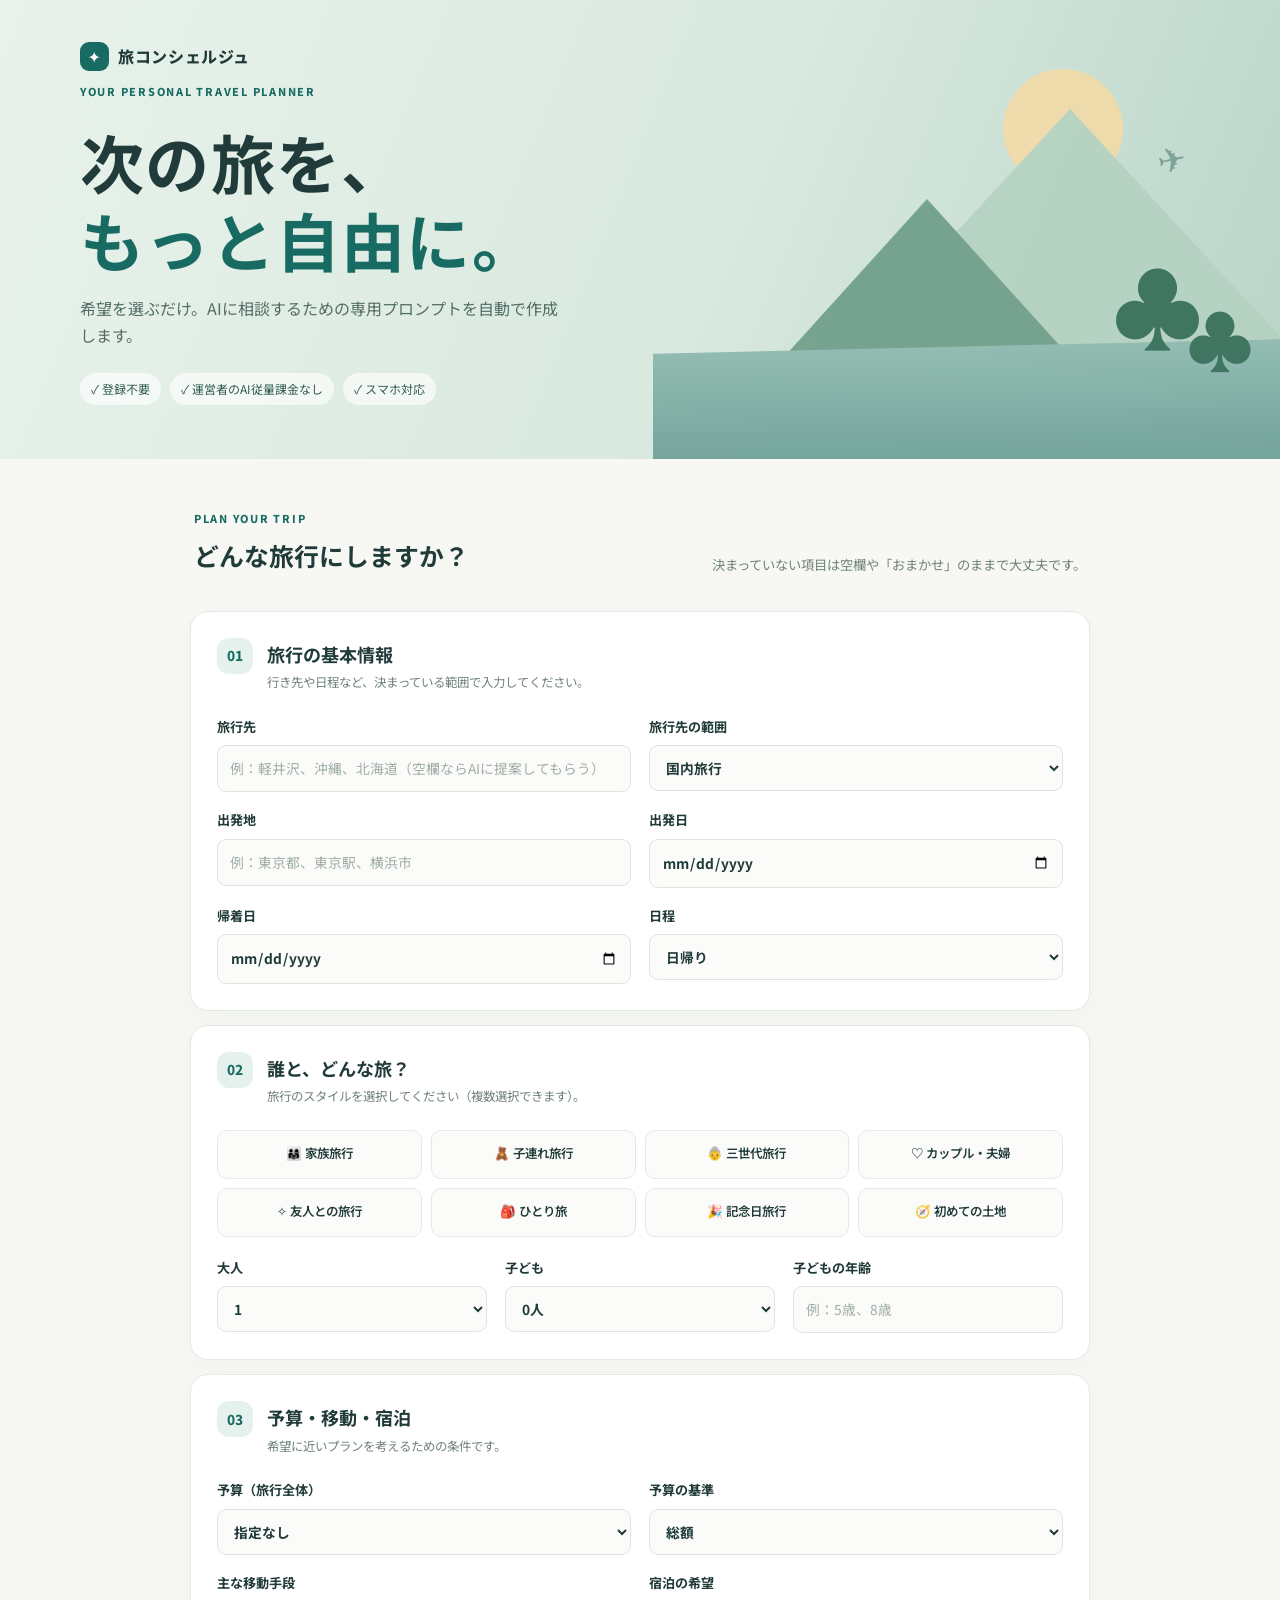
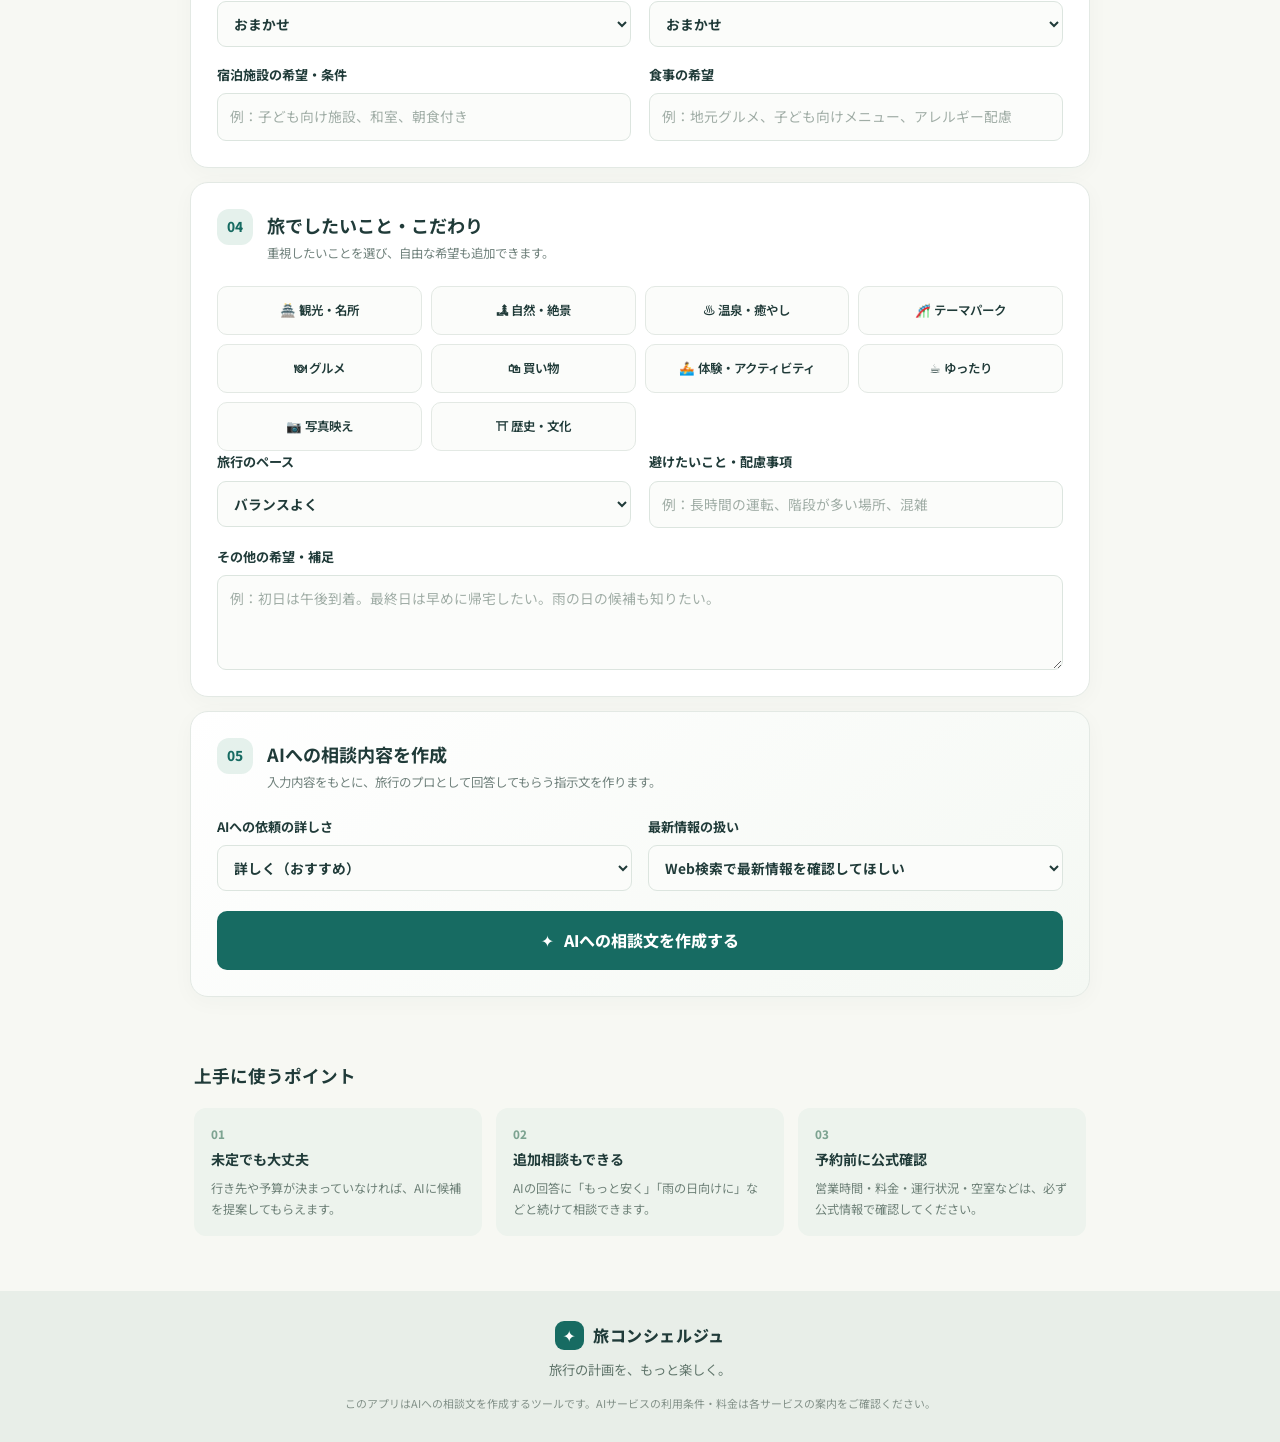
==== index.html @ 5c4ac620 "Add files via upload" ====
<!doctype html>
<html lang="ja">
<head>
  <meta charset="utf-8">
  <meta name="viewport" content="width=device-width, initial-scale=1">
  <meta name="theme-color" content="#176b62">
  <meta name="description" content="旅行の条件を選ぶだけで、AIに相談するための旅行プラン作成プロンプトを自動生成する無料ツールです。">
  <title>旅コンシェルジュ｜AI旅行プラン作成</title>
  <link rel="manifest" href="./manifest.webmanifest">
  <link rel="icon" href="./icon.svg" type="image/svg+xml">
  <link rel="stylesheet" href="./style.css">
</head>
<body>
  <header class="hero">
    <div class="hero-inner">
      <div class="brand"><span class="brand-mark">✦</span><span>旅コンシェルジュ</span></div>
      <p class="eyebrow">YOUR PERSONAL TRAVEL PLANNER</p>
      <h1>次の旅を、<br><em>もっと自由に。</em></h1>
      <p class="hero-copy">希望を選ぶだけ。AIに相談するための専用プロンプトを自動で作成します。</p>
      <div class="hero-pills"><span>✓ 登録不要</span><span>✓ 運営者のAI従量課金なし</span><span>✓ スマホ対応</span></div>
    </div>
    <div class="hero-art" aria-hidden="true">
      <div class="sun"></div><div class="mountain mountain-back"></div><div class="mountain mountain-front"></div>
      <div class="lake"></div><div class="tree tree-one">♣</div><div class="tree tree-two">♣</div>
      <div class="plane">✈</div>
    </div>
  </header>

  <main class="container">
    <section class="intro">
      <div><span class="step-label">PLAN YOUR TRIP</span><h2>どんな旅行にしますか？</h2></div>
      <p>決まっていない項目は空欄や「おまかせ」のままで大丈夫です。</p>
    </section>

    <form id="tripForm">
      <section class="panel">
        <div class="section-heading"><span class="number">01</span><div><h3>旅行の基本情報</h3><p>行き先や日程など、決まっている範囲で入力してください。</p></div></div>
        <div class="form-grid">
          <label>旅行先
            <input id="destination" type="text" placeholder="例：軽井沢、沖縄、北海道（空欄ならAIに提案してもらう）">
          </label>
          <label>旅行先の範囲
            <select id="area"><option value="国内旅行">国内旅行</option><option value="海外旅行">海外旅行</option><option value="国内・海外どちらも候補">国内・海外どちらも候補</option></select>
          </label>
          <label>出発地
            <input id="departure" type="text" placeholder="例：東京都、東京駅、横浜市">
          </label>
          <label>出発日
            <input id="startDate" type="date">
          </label>
          <label>帰着日
            <input id="endDate" type="date">
          </label>
          <label>日程
            <select id="duration"><option value="日帰り">日帰り</option><option value="1泊2日">1泊2日</option><option value="2泊3日">2泊3日</option><option value="3泊4日">3泊4日</option><option value="4泊以上">4泊以上</option><option value="未定・提案してほしい">未定・提案してほしい</option></select>
          </label>
        </div>
      </section>

      <section class="panel">
        <div class="section-heading"><span class="number">02</span><div><h3>誰と、どんな旅？</h3><p>旅行のスタイルを選択してください（複数選択できます）。</p></div></div>
        <div class="choice-grid" id="styles">
          <label class="choice"><input type="checkbox" value="家族旅行"><span>👨‍👩‍👧 家族旅行</span></label>
          <label class="choice"><input type="checkbox" value="子連れ旅行"><span>🧸 子連れ旅行</span></label>
          <label class="choice"><input type="checkbox" value="三世代旅行"><span>👵 三世代旅行</span></label>
          <label class="choice"><input type="checkbox" value="カップル・夫婦旅行"><span>♡ カップル・夫婦</span></label>
          <label class="choice"><input type="checkbox" value="友人との旅行"><span>✧ 友人との旅行</span></label>
          <label class="choice"><input type="checkbox" value="ひとり旅"><span>🎒 ひとり旅</span></label>
          <label class="choice"><input type="checkbox" value="記念日旅行"><span>🎉 記念日旅行</span></label>
          <label class="choice"><input type="checkbox" value="初めての土地への旅行"><span>🧭 初めての土地</span></label>
        </div>
        <div class="form-grid three">
          <label>大人
            <select id="adults"><option>1</option><option>2</option><option>3</option><option>4</option><option>5</option><option>6</option><option>7</option><option>8</option><option value="9人以上">9人以上</option></select>
          </label>
          <label>子ども
            <select id="children"><option value="0人">0人</option><option>1人</option><option>2人</option><option>3人</option><option>4人</option><option value="5人以上">5人以上</option></select>
          </label>
          <label>子どもの年齢
            <input id="ages" type="text" placeholder="例：5歳、8歳">
          </label>
        </div>
      </section>

      <section class="panel">
        <div class="section-heading"><span class="number">03</span><div><h3>予算・移動・宿泊</h3><p>希望に近いプランを考えるための条件です。</p></div></div>
        <div class="form-grid">
          <label>予算（旅行全体）
            <select id="budget"><option value="指定なし">指定なし</option><option>3万円以内</option><option>5万円以内</option><option>10万円以内</option><option>15万円以内</option><option>20万円以内</option><option>30万円以内</option><option>50万円以内</option><option>50万円以上</option></select>
          </label>
          <label>予算の基準
            <select id="budgetBasis"><option value="総額">総額</option><option value="1人あたり">1人あたり</option><option value="指定なし">指定なし</option></select>
          </label>
          <label>主な移動手段
            <select id="transport"><option>おまかせ</option><option>自家用車・レンタカー</option><option>電車・新幹線</option><option>飛行機</option><option>バス</option><option>徒歩・公共交通機関</option><option>複数を組み合わせる</option></select>
          </label>
          <label>宿泊の希望
            <select id="stay"><option>おまかせ</option><option>ホテル</option><option>旅館・温泉宿</option><option>リゾートホテル</option><option>コテージ・貸別荘</option><option>キャンプ・グランピング</option><option>宿泊なし（日帰り）</option></select>
          </label>
          <label>宿泊施設の希望・条件
            <input id="stayWish" type="text" placeholder="例：子ども向け施設、和室、朝食付き">
          </label>
          <label>食事の希望
            <input id="food" type="text" placeholder="例：地元グルメ、子ども向けメニュー、アレルギー配慮">
          </label>
        </div>
      </section>

      <section class="panel">
        <div class="section-heading"><span class="number">04</span><div><h3>旅でしたいこと・こだわり</h3><p>重視したいことを選び、自由な希望も追加できます。</p></div></div>
        <div class="choice-grid" id="interests">
          <label class="choice"><input type="checkbox" value="観光・名所巡り"><span>🏯 観光・名所</span></label>
          <label class="choice"><input type="checkbox" value="自然・絶景"><span>🏞 自然・絶景</span></label>
          <label class="choice"><input type="checkbox" value="温泉・リラックス"><span>♨ 温泉・癒やし</span></label>
          <label class="choice"><input type="checkbox" value="テーマパーク・遊園地"><span>🎢 テーマパーク</span></label>
          <label class="choice"><input type="checkbox" value="グルメ・食べ歩き"><span>🍽 グルメ</span></label>
          <label class="choice"><input type="checkbox" value="買い物"><span>🛍 買い物</span></label>
          <label class="choice"><input type="checkbox" value="体験・アクティビティ"><span>🚣 体験・アクティビティ</span></label>
          <label class="choice"><input type="checkbox" value="ゆったり過ごす"><span>☕ ゆったり</span></label>
          <label class="choice"><input type="checkbox" value="写真映えスポット"><span>📷 写真映え</span></label>
          <label class="choice"><input type="checkbox" value="歴史・文化"><span>⛩ 歴史・文化</span></label>
        </div>
        <div class="form-grid">
          <label>旅行のペース
            <select id="pace"><option>バランスよく</option><option>ゆったり・余裕を持って</option><option>できるだけ多く観光したい</option><option>子どもや高齢者に無理のないペース</option></select>
          </label>
          <label>避けたいこと・配慮事項
            <input id="avoid" type="text" placeholder="例：長時間の運転、階段が多い場所、混雑">
          </label>
        </div>
        <label class="full-label">その他の希望・補足
          <textarea id="extra" rows="3" placeholder="例：初日は午後到着。最終日は早めに帰宅したい。雨の日の候補も知りたい。"></textarea>
        </label>
      </section>

      <section class="panel output-panel">
        <div class="section-heading"><span class="number">05</span><div><h3>AIへの相談内容を作成</h3><p>入力内容をもとに、旅行のプロとして回答してもらう指示文を作ります。</p></div></div>
        <div class="output-options">
          <label>AIへの依頼の詳しさ
            <select id="detail"><option value="詳しく">詳しく（おすすめ）</option><option value="要点を簡潔に">要点を簡潔に</option></select>
          </label>
          <label>最新情報の扱い
            <select id="research"><option value="可能ならWeb検索を使って最新情報を確認">Web検索で最新情報を確認してほしい</option><option value="検索機能が使えない場合は、未確認情報を明確に区別">検索できる範囲で確認してほしい</option></select>
          </label>
        </div>
        <button class="primary-button" type="submit"><span>✦</span> AIへの相談文を作成する</button>
        <div id="result" class="result hidden" aria-live="polite">
          <div class="result-head"><div><span class="step-label">YOUR PROMPT IS READY</span><h3>旅行プランの相談文ができました</h3></div><span class="ready-mark">✓</span></div>
          <p class="result-note">下の文章をAIに渡してください。ChatGPTなどのAIサービスで、Web検索機能が使える場合は有効にすると便利です。</p>
          <textarea id="promptOutput" rows="18" readonly></textarea>
          <div class="button-row">
            <button type="button" class="primary-button" id="copyButton">▣ プロンプトをコピー</button>
            <button type="button" class="secondary-button" id="shareButton">共有する</button>
          </div>
          <a class="chatgpt-link" href="https://chatgpt.com/" target="_blank" rel="noopener noreferrer">ChatGPTを開く ↗</a>
          <p class="small-note">ChatGPTを開いた後、入力欄にコピーした文章を貼り付けて送信してください。ほかのAIサービスでも利用できます。</p>
          <p id="copyStatus" class="status" role="status"></p>
        </div>
      </section>
    </form>

    <section class="tips">
      <h3>上手に使うポイント</h3>
      <div class="tip-grid">
        <div><span>01</span><strong>未定でも大丈夫</strong><p>行き先や予算が決まっていなければ、AIに候補を提案してもらえます。</p></div>
        <div><span>02</span><strong>追加相談もできる</strong><p>AIの回答に「もっと安く」「雨の日向けに」などと続けて相談できます。</p></div>
        <div><span>03</span><strong>予約前に公式確認</strong><p>営業時間・料金・運行状況・空室などは、必ず公式情報で確認してください。</p></div>
      </div>
    </section>
  </main>

  <footer><div class="brand"><span class="brand-mark">✦</span><span>旅コンシェルジュ</span></div><p>旅行の計画を、もっと楽しく。</p><small>このアプリはAIへの相談文を作成するツールです。AIサービスの利用条件・料金は各サービスの案内をご確認ください。</small></footer>
  <script src="./app.js"></script>
</body>
</html>
---- style.css ----
@import url('https://fonts.googleapis.com/css2?family=Noto+Sans+JP:wght@400;500;600;700;800&display=swap');
:root{--ink:#203b39;--muted:#71827d;--green:#176b62;--green2:#e5f1ec;--cream:#f7f8f3;--line:#e3e9e4;--white:#fff;--gold:#e6b96c}
*{box-sizing:border-box}html{scroll-behavior:smooth}body{margin:0;background:var(--cream);color:var(--ink);font-family:"Noto Sans JP",system-ui,sans-serif;line-height:1.7}
.hero{min-height:380px;background:linear-gradient(112deg,#e8f2eb 0%,#d9e9df 56%,#b8d4c8 100%);position:relative;overflow:hidden;display:flex;align-items:center}
.hero-inner{width:min(1120px,calc(100% - 44px));margin:0 auto;position:relative;z-index:2;padding:42px 0 54px}
.brand{display:flex;align-items:center;gap:9px;font-weight:800;letter-spacing:.04em}.brand-mark{display:grid;place-items:center;width:29px;height:29px;border-radius:9px;background:var(--green);color:white}
.eyebrow,.step-label{font-size:.68rem;letter-spacing:.16em;font-weight:800;color:var(--green)}
.hero h1{font-size:clamp(2.3rem,5vw,4rem);line-height:1.22;margin:22px 0 12px;letter-spacing:.02em}.hero h1 em{font-style:normal;color:var(--green)}
.hero-copy{font-size:1rem;color:#526d65;max-width:480px}.hero-pills{display:flex;flex-wrap:wrap;gap:9px;margin-top:24px}.hero-pills span{font-size:.75rem;color:#315d52;background:#ffffffa8;padding:6px 11px;border-radius:99px}
.hero-art{position:absolute;right:0;bottom:0;width:49%;height:100%;overflow:hidden;opacity:.9}.sun{position:absolute;width:120px;height:120px;border-radius:50%;background:#f3dba7;right:25%;top:15%}.mountain{position:absolute;bottom:90px;width:0;height:0;border-left:240px solid transparent;border-right:240px solid transparent;border-bottom:260px solid #a9c8b8}.mountain-back{right:-30px;border-bottom-color:#b5d2c1}.mountain-front{right:26%;bottom:50px;border-left-width:190px;border-right-width:190px;border-bottom-width:210px;border-bottom-color:#6d9d88}.lake{position:absolute;bottom:0;height:120px;width:100%;background:linear-gradient(#8fbab0,#6c9f97);clip-path:polygon(0 12%,100% 0,100% 100%,0 100%)}.tree{position:absolute;color:#326b56;font-size:95px;bottom:75px}.tree-one{right:12%}.tree-two{right:4%;font-size:70px;bottom:62px}.plane{position:absolute;right:15%;top:28%;font-size:34px;color:#789e91;transform:rotate(-12deg)}
.container{width:min(900px,calc(100% - 32px));margin:0 auto}.intro{display:flex;justify-content:space-between;align-items:end;gap:20px;padding:44px 4px 20px}.intro h2{margin:4px 0 0;font-size:1.55rem}.intro p{font-size:.83rem;color:var(--muted);margin:0}
.panel{background:var(--white);border:1px solid var(--line);border-radius:18px;padding:26px;margin:14px 0;box-shadow:0 5px 22px #244b3b08}
.section-heading{display:flex;gap:14px;align-items:flex-start;margin-bottom:22px}.number{flex:none;display:grid;place-items:center;width:36px;height:36px;border-radius:12px;background:var(--green2);color:var(--green);font-weight:800;font-size:.85rem}.section-heading h3{font-size:1.13rem;margin:1px 0 3px}.section-heading p{font-size:.78rem;color:var(--muted);margin:0}
.form-grid{display:grid;grid-template-columns:repeat(2,minmax(0,1fr));gap:17px 18px}.form-grid.three{grid-template-columns:repeat(3,minmax(0,1fr));margin-top:20px}label{display:flex;flex-direction:column;gap:7px;font-size:.82rem;font-weight:700}input,select,textarea{width:100%;font:inherit;font-size:.86rem;color:var(--ink);background:#fbfcfa;border:1px solid #dce5df;border-radius:9px;padding:11px 12px;outline:none;min-width:0}input:focus,select:focus,textarea:focus{border-color:#6a9e8a;box-shadow:0 0 0 3px #dcefe5}input::placeholder,textarea::placeholder{color:#a0ada6;font-weight:400}.choice-grid{display:grid;grid-template-columns:repeat(4,minmax(0,1fr));gap:9px}.choice{cursor:pointer}.choice input{position:absolute;opacity:0;width:1px;height:1px}.choice span{display:flex;align-items:center;justify-content:center;text-align:center;min-height:49px;padding:9px 7px;border:1px solid var(--line);border-radius:10px;background:#fbfcfa;font-size:.78rem;font-weight:600;transition:.15s}.choice input:checked+span{background:var(--green2);border-color:#8db5a2;color:#14594e}.choice input:focus-visible+span{outline:3px solid #b4d9c8}.full-label{margin-top:18px}.output-panel{background:linear-gradient(145deg,#fff,#f4f8f3)}.output-options{display:grid;grid-template-columns:1fr 1fr;gap:16px;margin-bottom:20px}
.primary-button,.secondary-button{border:0;border-radius:10px;padding:13px 18px;font:inherit;font-size:.9rem;font-weight:800;cursor:pointer;transition:transform .15s,opacity .15s}.primary-button{background:var(--green);color:white}.primary-button:hover,.secondary-button:hover{transform:translateY(-1px);opacity:.92}.primary-button[type=submit]{width:100%;font-size:1rem;padding:16px}.primary-button span{margin-right:6px}.secondary-button{background:white;color:var(--green);border:1px solid #b9d0c4}.result{margin-top:26px;padding-top:24px;border-top:1px solid var(--line)}.hidden{display:none}.result-head{display:flex;align-items:center;justify-content:space-between}.result-head h3{margin:4px 0;font-size:1.2rem}.ready-mark{width:35px;height:35px;display:grid;place-items:center;border-radius:50%;background:#dff0e5;color:#237451;font-weight:900}.result-note,.small-note{font-size:.8rem;color:var(--muted)}#promptOutput{min-height:360px;line-height:1.65;font-size:.8rem;background:#fff;margin:10px 0 14px}.button-row{display:flex;gap:10px}.button-row button{flex:1}.chatgpt-link{display:inline-block;margin-top:17px;color:var(--green);font-weight:800;text-decoration:none}.chatgpt-link:hover{text-decoration:underline}.status{font-size:.8rem;color:var(--green);font-weight:700;min-height:1.4em}.tips{padding:32px 4px 55px}.tips h3{font-size:1.1rem}.tip-grid{display:grid;grid-template-columns:repeat(3,1fr);gap:14px}.tip-grid>div{background:#edf3ed;padding:17px;border-radius:12px}.tip-grid span{display:block;color:#7da391;font-weight:800;font-size:.72rem}.tip-grid strong{font-size:.88rem}.tip-grid p{font-size:.76rem;color:#6e8178;margin:6px 0 0}
footer{background:#e8eee8;text-align:center;padding:30px 18px;color:#60756b}footer .brand{justify-content:center;color:var(--ink)}footer p{font-size:.83rem;margin:9px 0}footer small{display:block;font-size:.68rem;max-width:650px;margin:12px auto 0;color:#839189}
@media(max-width:680px){.hero{min-height:400px}.hero-inner{padding:28px 0 180px}.hero-art{width:100%;height:230px;opacity:.72}.sun{width:75px;height:75px;right:28%;top:0}.mountain{bottom:55px;border-left-width:160px;border-right-width:160px;border-bottom-width:160px}.mountain-front{right:30%;bottom:35px;border-left-width:130px;border-right-width:130px;border-bottom-width:130px}.lake{height:70px}.tree{bottom:48px;font-size:65px}.tree-two{bottom:42px;font-size:50px}.plane{top:12%;right:13%}.intro{display:block;padding-top:32px}.intro p{margin-top:8px}.panel{padding:19px 16px;border-radius:15px}.form-grid,.form-grid.three,.output-options{grid-template-columns:1fr 1fr;gap:13px}.choice-grid{grid-template-columns:repeat(2,minmax(0,1fr))}.section-heading{gap:10px}.section-heading p{line-height:1.5}.tip-grid{grid-template-columns:1fr}.button-row{flex-direction:column}.hero h1{font-size:2.55rem}}
@media(max-width:390px){.form-grid,.form-grid.three,.output-options{grid-template-columns:1fr}.hero-pills{gap:6px}.hero-pills span{font-size:.68rem}}
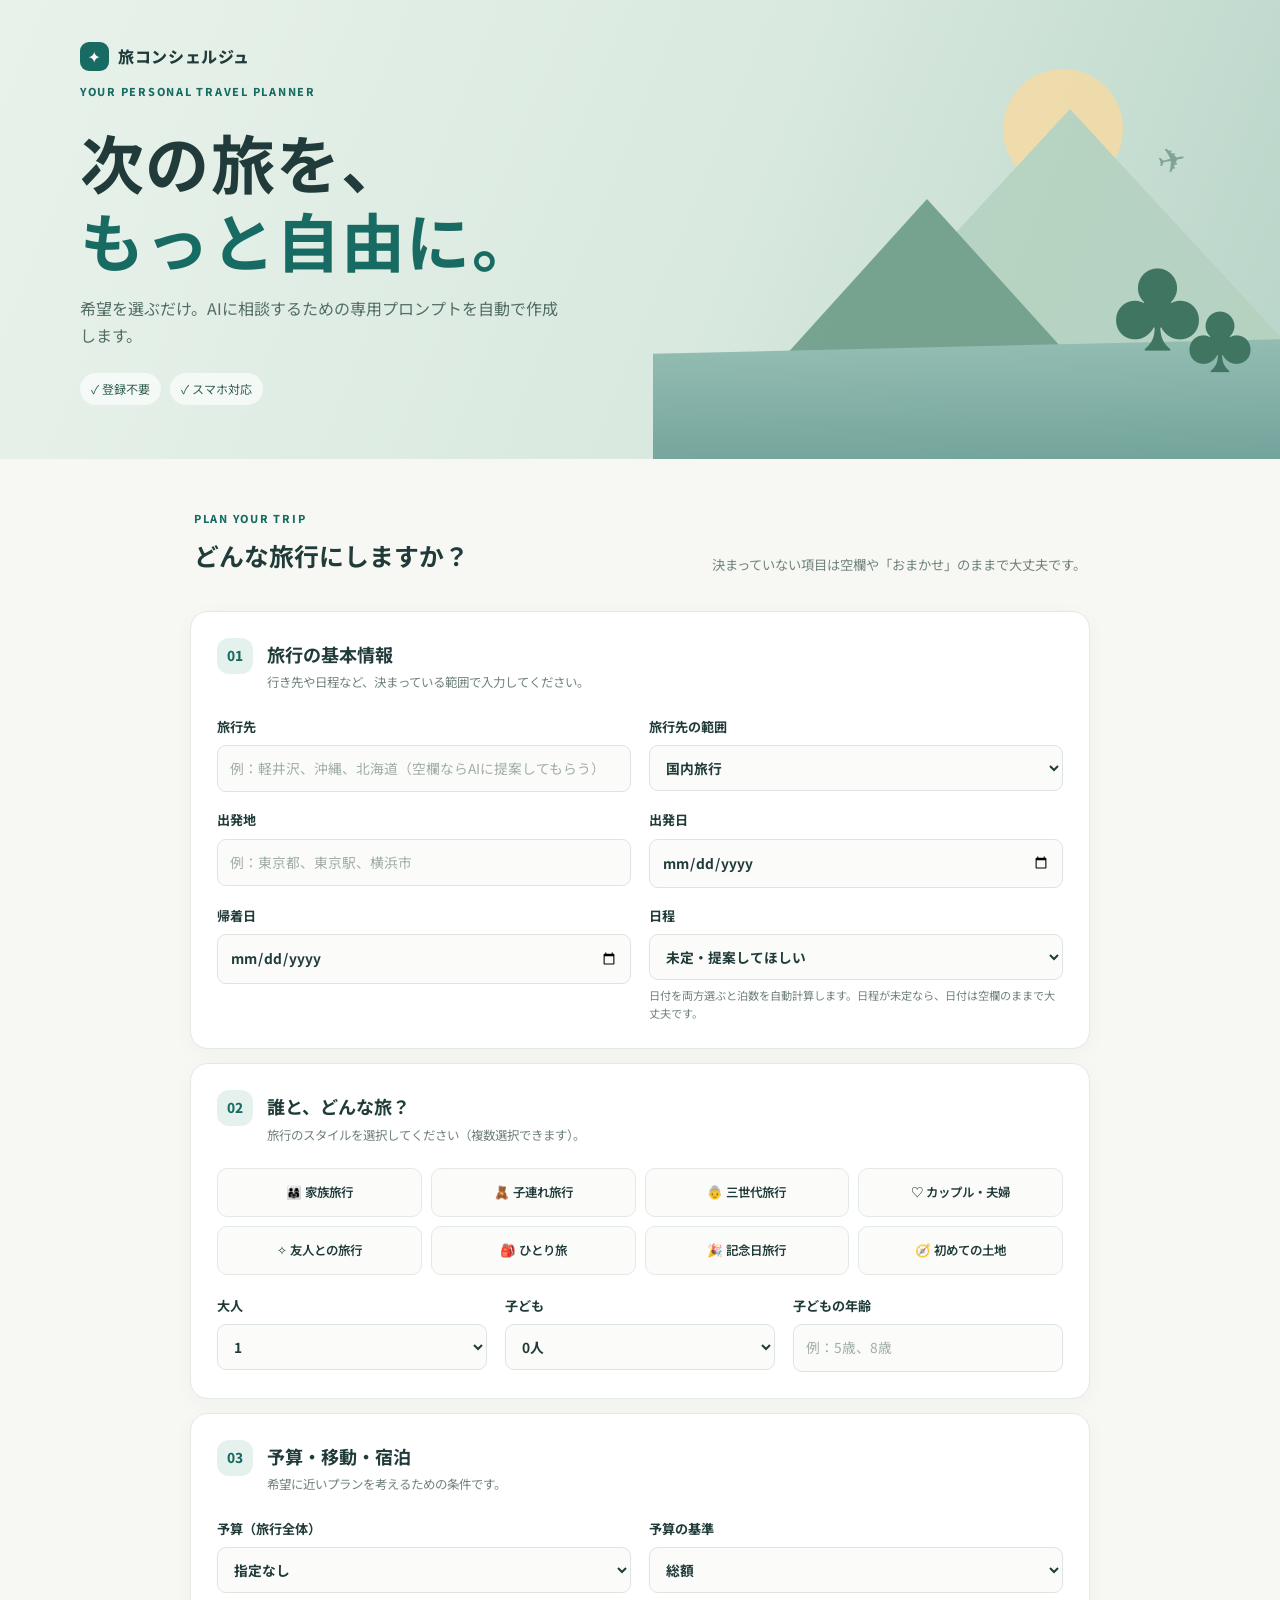
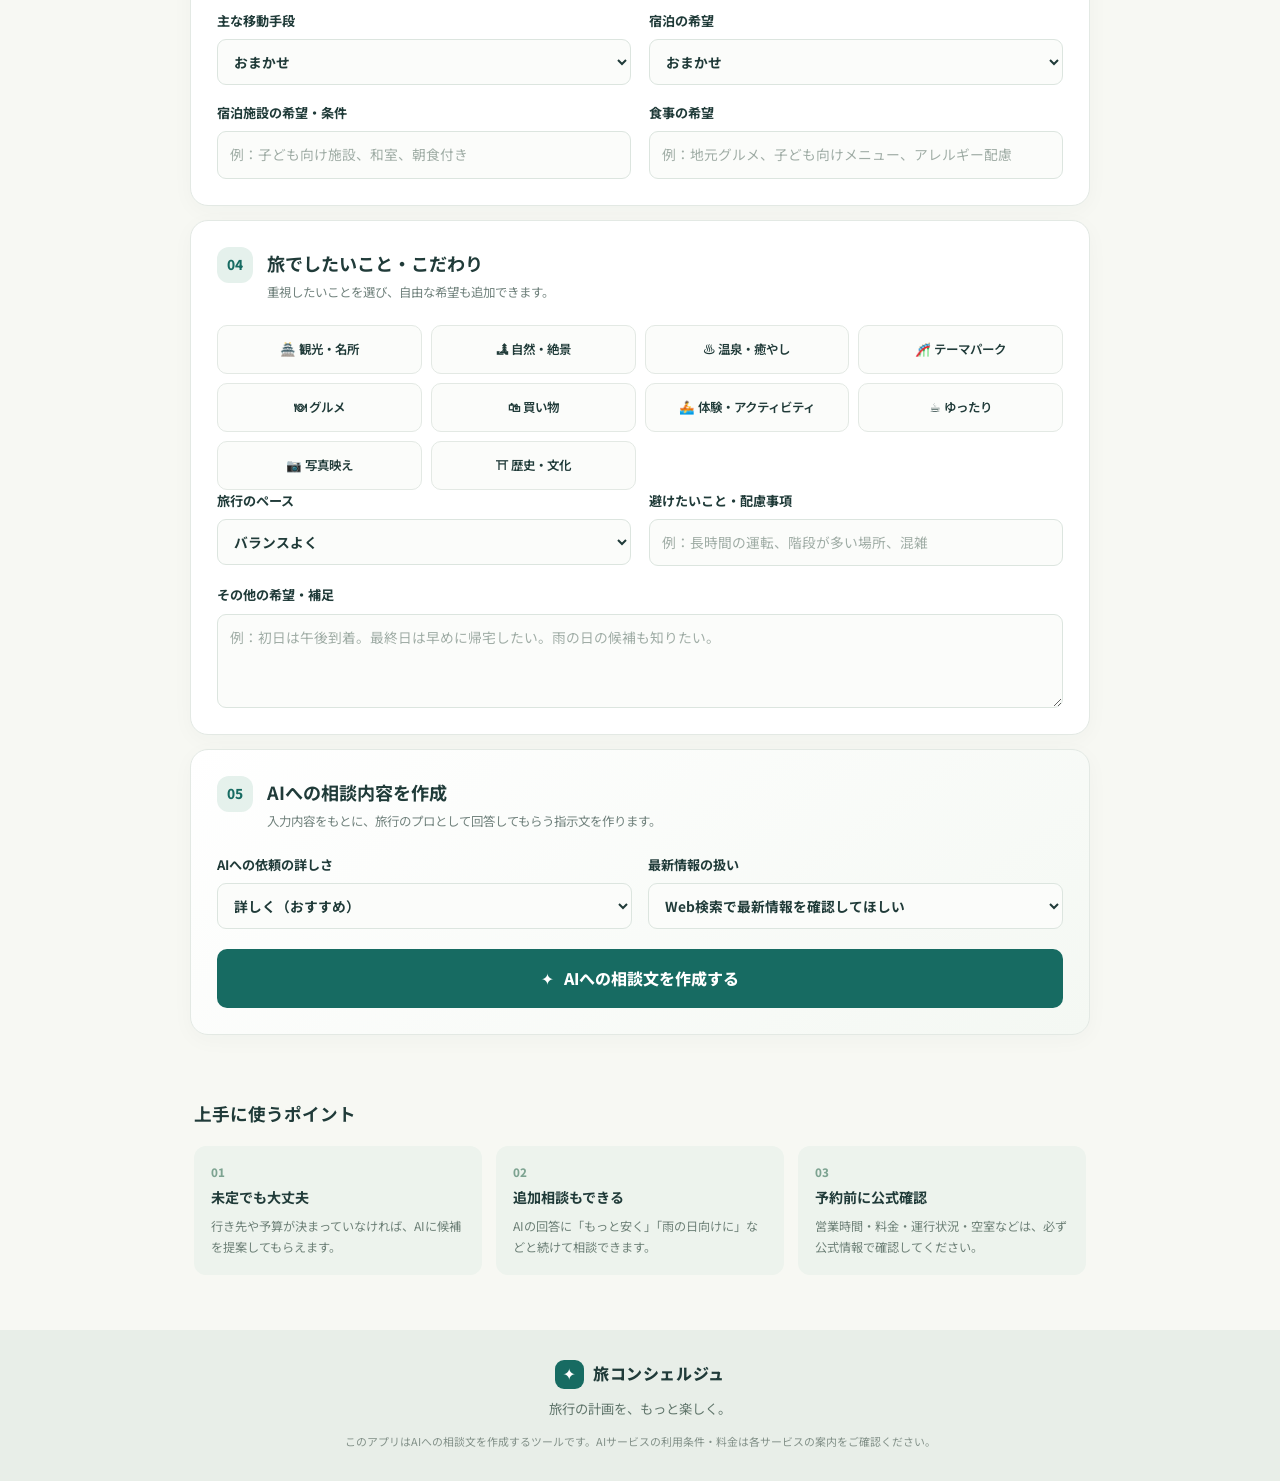
==== commit 1ac9856d: "Add files via upload" ====
--- a/index.html
+++ b/index.html
@@ -17,7 +17,7 @@
       <p class="eyebrow">YOUR PERSONAL TRAVEL PLANNER</p>
       <h1>次の旅を、<br><em>もっと自由に。</em></h1>
       <p class="hero-copy">希望を選ぶだけ。AIに相談するための専用プロンプトを自動で作成します。</p>
-      <div class="hero-pills"><span>✓ 登録不要</span><span>✓ 運営者のAI従量課金なし</span><span>✓ スマホ対応</span></div>
+      <div class="hero-pills"><span>✓ 登録不要</span><span>✓ スマホ対応</span></div>
     </div>
     <div class="hero-art" aria-hidden="true">
       <div class="sun"></div><div class="mountain mountain-back"></div><div class="mountain mountain-front"></div>
@@ -46,13 +46,14 @@
             <input id="departure" type="text" placeholder="例：東京都、東京駅、横浜市">
           </label>
           <label>出発日
-            <input id="startDate" type="date">
+            <input id="startDate" type="date" aria-describedby="dateHelp">
           </label>
           <label>帰着日
-            <input id="endDate" type="date">
+            <input id="endDate" type="date" aria-describedby="dateHelp">
           </label>
           <label>日程
-            <select id="duration"><option value="日帰り">日帰り</option><option value="1泊2日">1泊2日</option><option value="2泊3日">2泊3日</option><option value="3泊4日">3泊4日</option><option value="4泊以上">4泊以上</option><option value="未定・提案してほしい">未定・提案してほしい</option></select>
+            <select id="duration"><option value="未定・提案してほしい" selected>未定・提案してほしい</option><option value="日帰り">日帰り</option><option value="1泊2日">1泊2日</option><option value="2泊3日">2泊3日</option><option value="3泊4日">3泊4日</option><option value="4泊以上">4泊以上</option></select>
+            <span id="dateHelp" class="field-help">日付を両方選ぶと泊数を自動計算します。日程が未定なら、日付は空欄のままで大丈夫です。</span>
           </label>
         </div>
       </section>
@@ -152,8 +153,16 @@
             <button type="button" class="primary-button" id="copyButton">▣ プロンプトをコピー</button>
             <button type="button" class="secondary-button" id="shareButton">共有する</button>
           </div>
-          <a class="chatgpt-link" href="https://chatgpt.com/" target="_blank" rel="noopener noreferrer">ChatGPTを開く ↗</a>
-          <p class="small-note">ChatGPTを開いた後、入力欄にコピーした文章を貼り付けて送信してください。ほかのAIサービスでも利用できます。</p>
+          <div class="ai-choice">
+            <h4>使いたいAIを選んでください</h4>
+            <p>先にプロンプトをコピーしてから、普段お使いのAIを開いて貼り付けてください。</p>
+            <div class="ai-links">
+              <a class="ai-link" href="https://chatgpt.com/" target="_blank" rel="noopener noreferrer"><span class="ai-name">ChatGPT</span><span class="ai-open">開く ↗</span></a>
+              <a class="ai-link" href="https://gemini.google.com/app" target="_blank" rel="noopener noreferrer"><span class="ai-name">Gemini</span><span class="ai-open">開く ↗</span></a>
+              <a class="ai-link" href="https://copilot.microsoft.com/" target="_blank" rel="noopener noreferrer"><span class="ai-name">Microsoft Copilot</span><span class="ai-open">開く ↗</span></a>
+            </div>
+          </div>
+          <p class="small-note">AIサービスによって回答の内容やWeb検索機能、利用条件が異なります。コピーした相談文は、どのサービスにも貼り付けて利用できます。</p>
           <p id="copyStatus" class="status" role="status"></p>
         </div>
       </section>
--- a/style.css
+++ b/style.css
@@ -11,8 +11,8 @@
 .container{width:min(900px,calc(100% - 32px));margin:0 auto}.intro{display:flex;justify-content:space-between;align-items:end;gap:20px;padding:44px 4px 20px}.intro h2{margin:4px 0 0;font-size:1.55rem}.intro p{font-size:.83rem;color:var(--muted);margin:0}
 .panel{background:var(--white);border:1px solid var(--line);border-radius:18px;padding:26px;margin:14px 0;box-shadow:0 5px 22px #244b3b08}
 .section-heading{display:flex;gap:14px;align-items:flex-start;margin-bottom:22px}.number{flex:none;display:grid;place-items:center;width:36px;height:36px;border-radius:12px;background:var(--green2);color:var(--green);font-weight:800;font-size:.85rem}.section-heading h3{font-size:1.13rem;margin:1px 0 3px}.section-heading p{font-size:.78rem;color:var(--muted);margin:0}
-.form-grid{display:grid;grid-template-columns:repeat(2,minmax(0,1fr));gap:17px 18px}.form-grid.three{grid-template-columns:repeat(3,minmax(0,1fr));margin-top:20px}label{display:flex;flex-direction:column;gap:7px;font-size:.82rem;font-weight:700}input,select,textarea{width:100%;font:inherit;font-size:.86rem;color:var(--ink);background:#fbfcfa;border:1px solid #dce5df;border-radius:9px;padding:11px 12px;outline:none;min-width:0}input:focus,select:focus,textarea:focus{border-color:#6a9e8a;box-shadow:0 0 0 3px #dcefe5}input::placeholder,textarea::placeholder{color:#a0ada6;font-weight:400}.choice-grid{display:grid;grid-template-columns:repeat(4,minmax(0,1fr));gap:9px}.choice{cursor:pointer}.choice input{position:absolute;opacity:0;width:1px;height:1px}.choice span{display:flex;align-items:center;justify-content:center;text-align:center;min-height:49px;padding:9px 7px;border:1px solid var(--line);border-radius:10px;background:#fbfcfa;font-size:.78rem;font-weight:600;transition:.15s}.choice input:checked+span{background:var(--green2);border-color:#8db5a2;color:#14594e}.choice input:focus-visible+span{outline:3px solid #b4d9c8}.full-label{margin-top:18px}.output-panel{background:linear-gradient(145deg,#fff,#f4f8f3)}.output-options{display:grid;grid-template-columns:1fr 1fr;gap:16px;margin-bottom:20px}
-.primary-button,.secondary-button{border:0;border-radius:10px;padding:13px 18px;font:inherit;font-size:.9rem;font-weight:800;cursor:pointer;transition:transform .15s,opacity .15s}.primary-button{background:var(--green);color:white}.primary-button:hover,.secondary-button:hover{transform:translateY(-1px);opacity:.92}.primary-button[type=submit]{width:100%;font-size:1rem;padding:16px}.primary-button span{margin-right:6px}.secondary-button{background:white;color:var(--green);border:1px solid #b9d0c4}.result{margin-top:26px;padding-top:24px;border-top:1px solid var(--line)}.hidden{display:none}.result-head{display:flex;align-items:center;justify-content:space-between}.result-head h3{margin:4px 0;font-size:1.2rem}.ready-mark{width:35px;height:35px;display:grid;place-items:center;border-radius:50%;background:#dff0e5;color:#237451;font-weight:900}.result-note,.small-note{font-size:.8rem;color:var(--muted)}#promptOutput{min-height:360px;line-height:1.65;font-size:.8rem;background:#fff;margin:10px 0 14px}.button-row{display:flex;gap:10px}.button-row button{flex:1}.chatgpt-link{display:inline-block;margin-top:17px;color:var(--green);font-weight:800;text-decoration:none}.chatgpt-link:hover{text-decoration:underline}.status{font-size:.8rem;color:var(--green);font-weight:700;min-height:1.4em}.tips{padding:32px 4px 55px}.tips h3{font-size:1.1rem}.tip-grid{display:grid;grid-template-columns:repeat(3,1fr);gap:14px}.tip-grid>div{background:#edf3ed;padding:17px;border-radius:12px}.tip-grid span{display:block;color:#7da391;font-weight:800;font-size:.72rem}.tip-grid strong{font-size:.88rem}.tip-grid p{font-size:.76rem;color:#6e8178;margin:6px 0 0}
+.form-grid{display:grid;grid-template-columns:repeat(2,minmax(0,1fr));gap:17px 18px}.form-grid.three{grid-template-columns:repeat(3,minmax(0,1fr));margin-top:20px}label{display:flex;flex-direction:column;gap:7px;font-size:.82rem;font-weight:700}input,select,textarea{width:100%;font:inherit;font-size:.86rem;color:var(--ink);background:#fbfcfa;border:1px solid #dce5df;border-radius:9px;padding:11px 12px;outline:none;min-width:0}input:focus,select:focus,textarea:focus{border-color:#6a9e8a;box-shadow:0 0 0 3px #dcefe5}input::placeholder,textarea::placeholder{color:#a0ada6;font-weight:400}.field-help{font-size:.7rem;line-height:1.55;font-weight:400;color:var(--muted)}select:disabled{opacity:1;color:var(--green);background:#edf5ef;border-color:#c9ddd0;cursor:default}.choice-grid{display:grid;grid-template-columns:repeat(4,minmax(0,1fr));gap:9px}.choice{cursor:pointer}.choice input{position:absolute;opacity:0;width:1px;height:1px}.choice span{display:flex;align-items:center;justify-content:center;text-align:center;min-height:49px;padding:9px 7px;border:1px solid var(--line);border-radius:10px;background:#fbfcfa;font-size:.78rem;font-weight:600;transition:.15s}.choice input:checked+span{background:var(--green2);border-color:#8db5a2;color:#14594e}.choice input:focus-visible+span{outline:3px solid #b4d9c8}.full-label{margin-top:18px}.output-panel{background:linear-gradient(145deg,#fff,#f4f8f3)}.output-options{display:grid;grid-template-columns:1fr 1fr;gap:16px;margin-bottom:20px}
+.primary-button,.secondary-button{border:0;border-radius:10px;padding:13px 18px;font:inherit;font-size:.9rem;font-weight:800;cursor:pointer;transition:transform .15s,opacity .15s}.primary-button{background:var(--green);color:white}.primary-button:hover,.secondary-button:hover{transform:translateY(-1px);opacity:.92}.primary-button[type=submit]{width:100%;font-size:1rem;padding:16px}.primary-button span{margin-right:6px}.secondary-button{background:white;color:var(--green);border:1px solid #b9d0c4}.result{margin-top:26px;padding-top:24px;border-top:1px solid var(--line)}.hidden{display:none}.result-head{display:flex;align-items:center;justify-content:space-between}.result-head h3{margin:4px 0;font-size:1.2rem}.ready-mark{width:35px;height:35px;display:grid;place-items:center;border-radius:50%;background:#dff0e5;color:#237451;font-weight:900}.result-note,.small-note{font-size:.8rem;color:var(--muted)}#promptOutput{min-height:360px;line-height:1.65;font-size:.8rem;background:#fff;margin:10px 0 14px}.button-row{display:flex;gap:10px}.button-row button{flex:1}.ai-choice{margin-top:20px;padding:18px;background:#edf4ef;border:1px solid #dce9df;border-radius:13px}.ai-choice h4{margin:0;font-size:.95rem;color:var(--ink)}.ai-choice>p{margin:4px 0 13px;color:var(--muted);font-size:.76rem}.ai-links{display:grid;grid-template-columns:repeat(3,minmax(0,1fr));gap:10px}.ai-link{display:flex;align-items:center;justify-content:space-between;gap:8px;padding:13px 14px;background:#fff;border:1px solid #d7e4da;border-radius:10px;color:var(--green);text-decoration:none;font-weight:800;transition:transform .15s,border-color .15s}.ai-link:hover{transform:translateY(-1px);border-color:#8db5a2}.ai-name{font-size:.85rem}.ai-open{font-size:.72rem;white-space:nowrap}.ai-link:focus-visible{outline:3px solid #b4d9c8;outline-offset:2px}.status{font-size:.8rem;color:var(--green);font-weight:700;min-height:1.4em}.tips{padding:32px 4px 55px}.tips h3{font-size:1.1rem}.tip-grid{display:grid;grid-template-columns:repeat(3,1fr);gap:14px}.tip-grid>div{background:#edf3ed;padding:17px;border-radius:12px}.tip-grid span{display:block;color:#7da391;font-weight:800;font-size:.72rem}.tip-grid strong{font-size:.88rem}.tip-grid p{font-size:.76rem;color:#6e8178;margin:6px 0 0}
 footer{background:#e8eee8;text-align:center;padding:30px 18px;color:#60756b}footer .brand{justify-content:center;color:var(--ink)}footer p{font-size:.83rem;margin:9px 0}footer small{display:block;font-size:.68rem;max-width:650px;margin:12px auto 0;color:#839189}
-@media(max-width:680px){.hero{min-height:400px}.hero-inner{padding:28px 0 180px}.hero-art{width:100%;height:230px;opacity:.72}.sun{width:75px;height:75px;right:28%;top:0}.mountain{bottom:55px;border-left-width:160px;border-right-width:160px;border-bottom-width:160px}.mountain-front{right:30%;bottom:35px;border-left-width:130px;border-right-width:130px;border-bottom-width:130px}.lake{height:70px}.tree{bottom:48px;font-size:65px}.tree-two{bottom:42px;font-size:50px}.plane{top:12%;right:13%}.intro{display:block;padding-top:32px}.intro p{margin-top:8px}.panel{padding:19px 16px;border-radius:15px}.form-grid,.form-grid.three,.output-options{grid-template-columns:1fr 1fr;gap:13px}.choice-grid{grid-template-columns:repeat(2,minmax(0,1fr))}.section-heading{gap:10px}.section-heading p{line-height:1.5}.tip-grid{grid-template-columns:1fr}.button-row{flex-direction:column}.hero h1{font-size:2.55rem}}
+@media(max-width:680px){.hero{min-height:400px}.hero-inner{padding:28px 0 180px}.hero-art{width:100%;height:230px;opacity:.72}.sun{width:75px;height:75px;right:28%;top:0}.mountain{bottom:55px;border-left-width:160px;border-right-width:160px;border-bottom-width:160px}.mountain-front{right:30%;bottom:35px;border-left-width:130px;border-right-width:130px;border-bottom-width:130px}.lake{height:70px}.tree{bottom:48px;font-size:65px}.tree-two{bottom:42px;font-size:50px}.plane{top:12%;right:13%}.intro{display:block;padding-top:32px}.intro p{margin-top:8px}.panel{padding:19px 16px;border-radius:15px}.form-grid,.form-grid.three,.output-options{grid-template-columns:1fr 1fr;gap:13px}.choice-grid{grid-template-columns:repeat(2,minmax(0,1fr))}.section-heading{gap:10px}.section-heading p{line-height:1.5}.tip-grid{grid-template-columns:1fr}.button-row{flex-direction:column}.ai-links{grid-template-columns:1fr}.hero h1{font-size:2.55rem}}
 @media(max-width:390px){.form-grid,.form-grid.three,.output-options{grid-template-columns:1fr}.hero-pills{gap:6px}.hero-pills span{font-size:.68rem}}
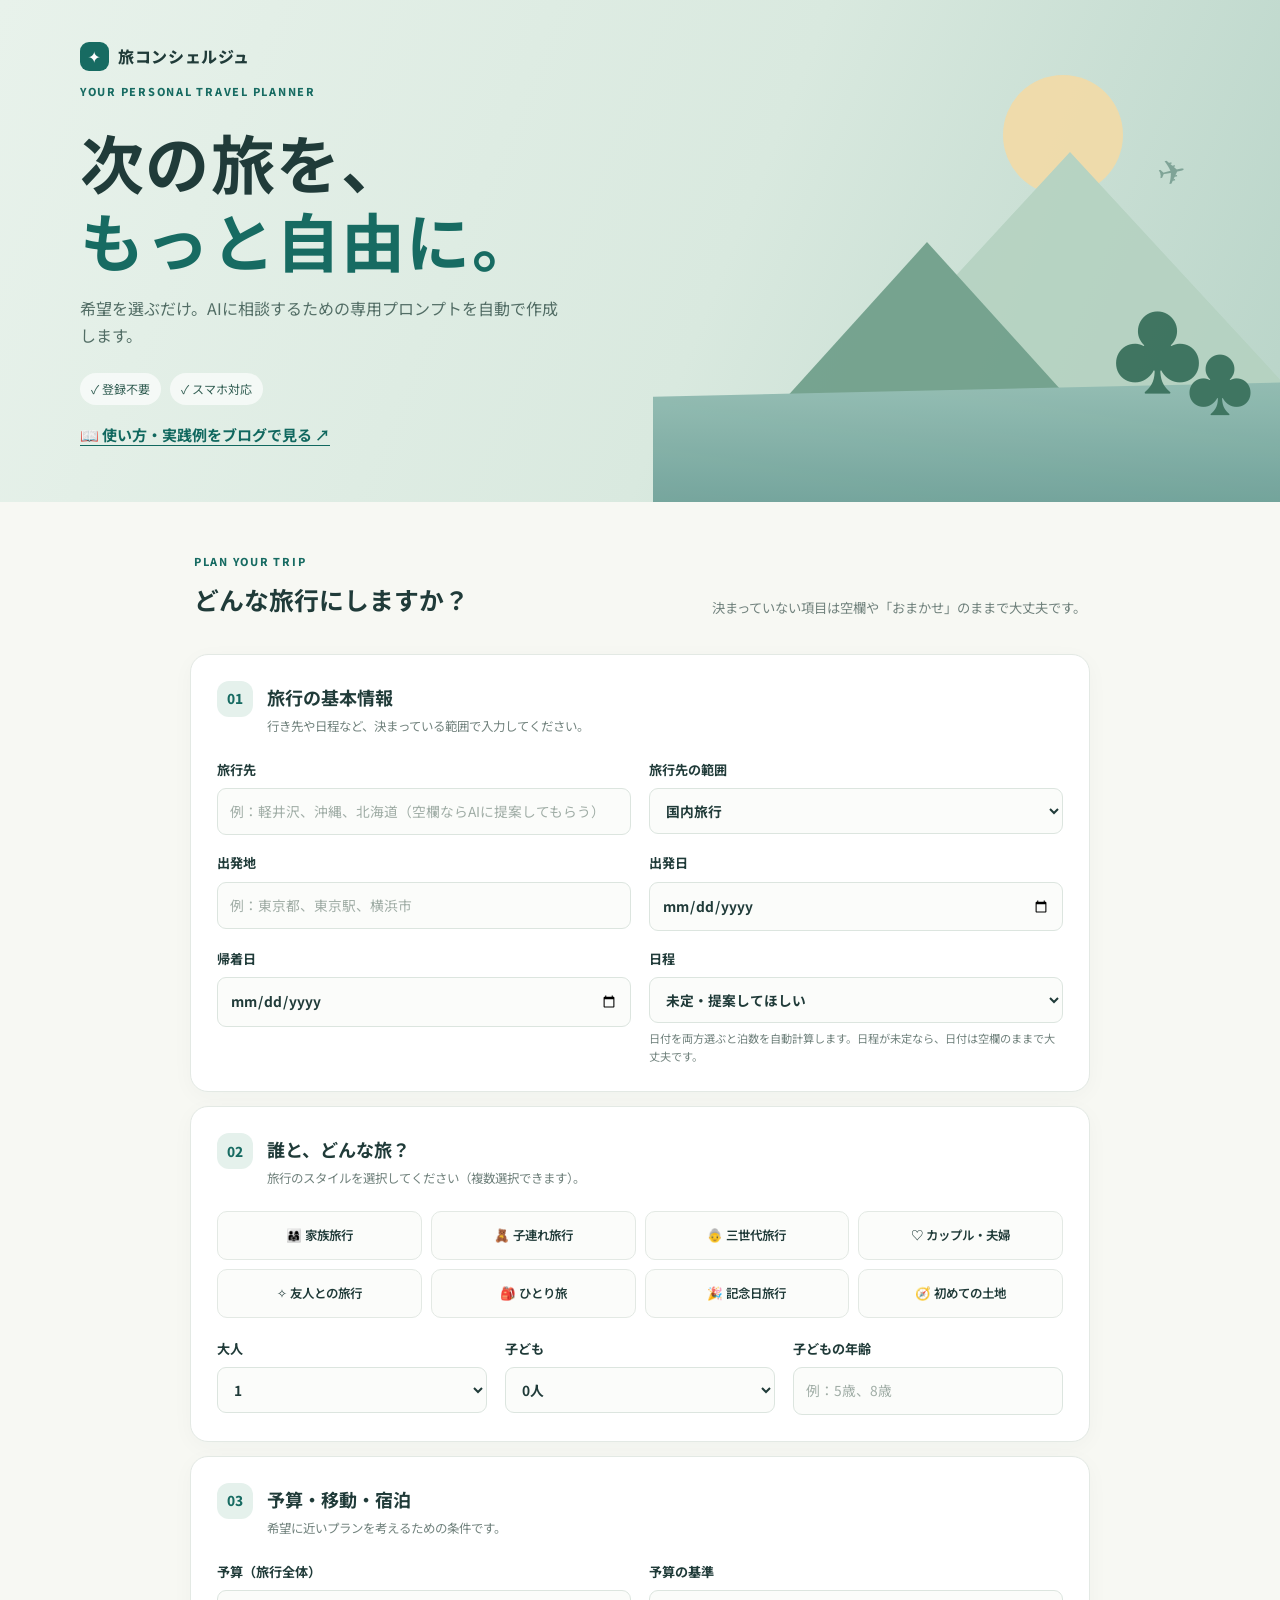
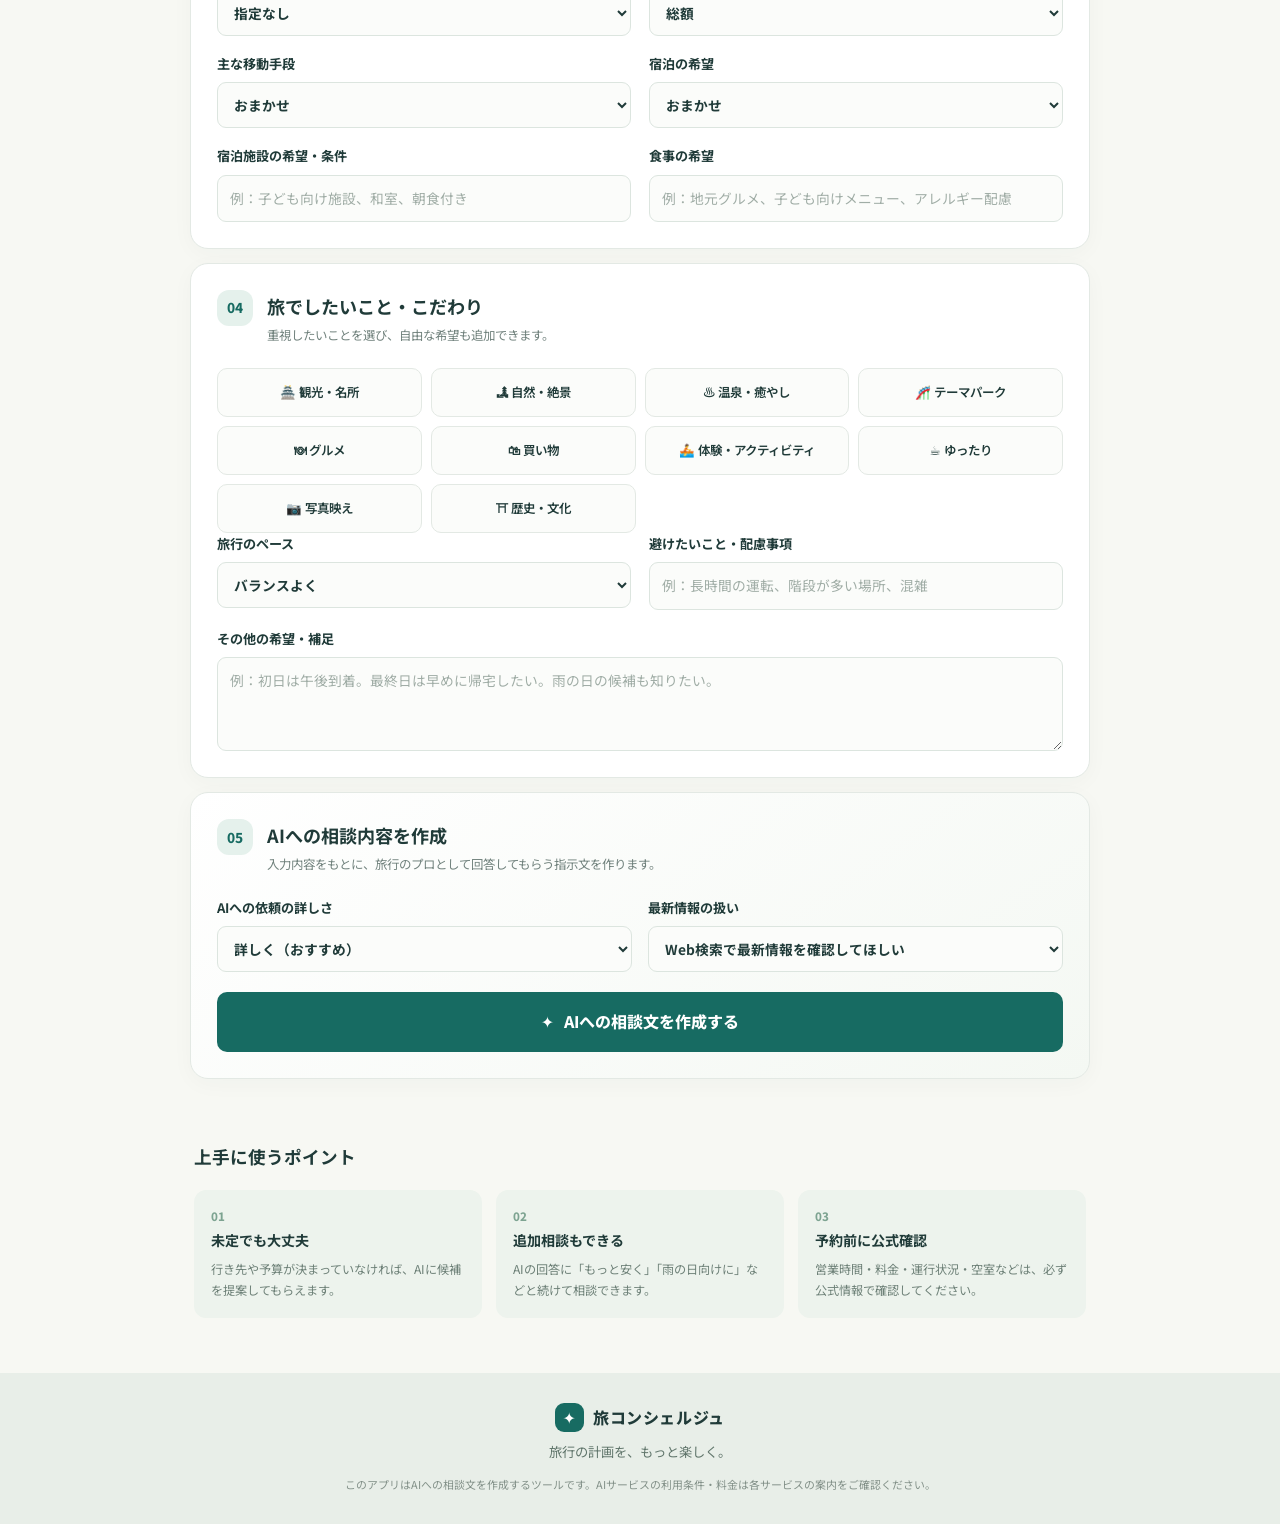
==== commit 8e181a58: "Add files via upload" ====
--- a/index.html
+++ b/index.html
@@ -18,6 +18,7 @@
       <h1>次の旅を、<br><em>もっと自由に。</em></h1>
       <p class="hero-copy">希望を選ぶだけ。AIに相談するための専用プロンプトを自動で作成します。</p>
       <div class="hero-pills"><span>✓ 登録不要</span><span>✓ スマホ対応</span></div>
+      <p style="margin:16px 0 0;position:relative;z-index:2"><a href="https://www.ikuji.syumiwa.com/旅コンシェルジュの使い方｜無料でai旅行プランを/" target="_blank" rel="noopener noreferrer" style="display:inline-block;color:#11685f;text-decoration:underline;text-decoration-color:#11685f;text-underline-offset:4px;font-weight:700;font-size:.94rem">📖 使い方・実践例をブログで見る ↗</a></p>
     </div>
     <div class="hero-art" aria-hidden="true">
       <div class="sun"></div><div class="mountain mountain-back"></div><div class="mountain mountain-front"></div>
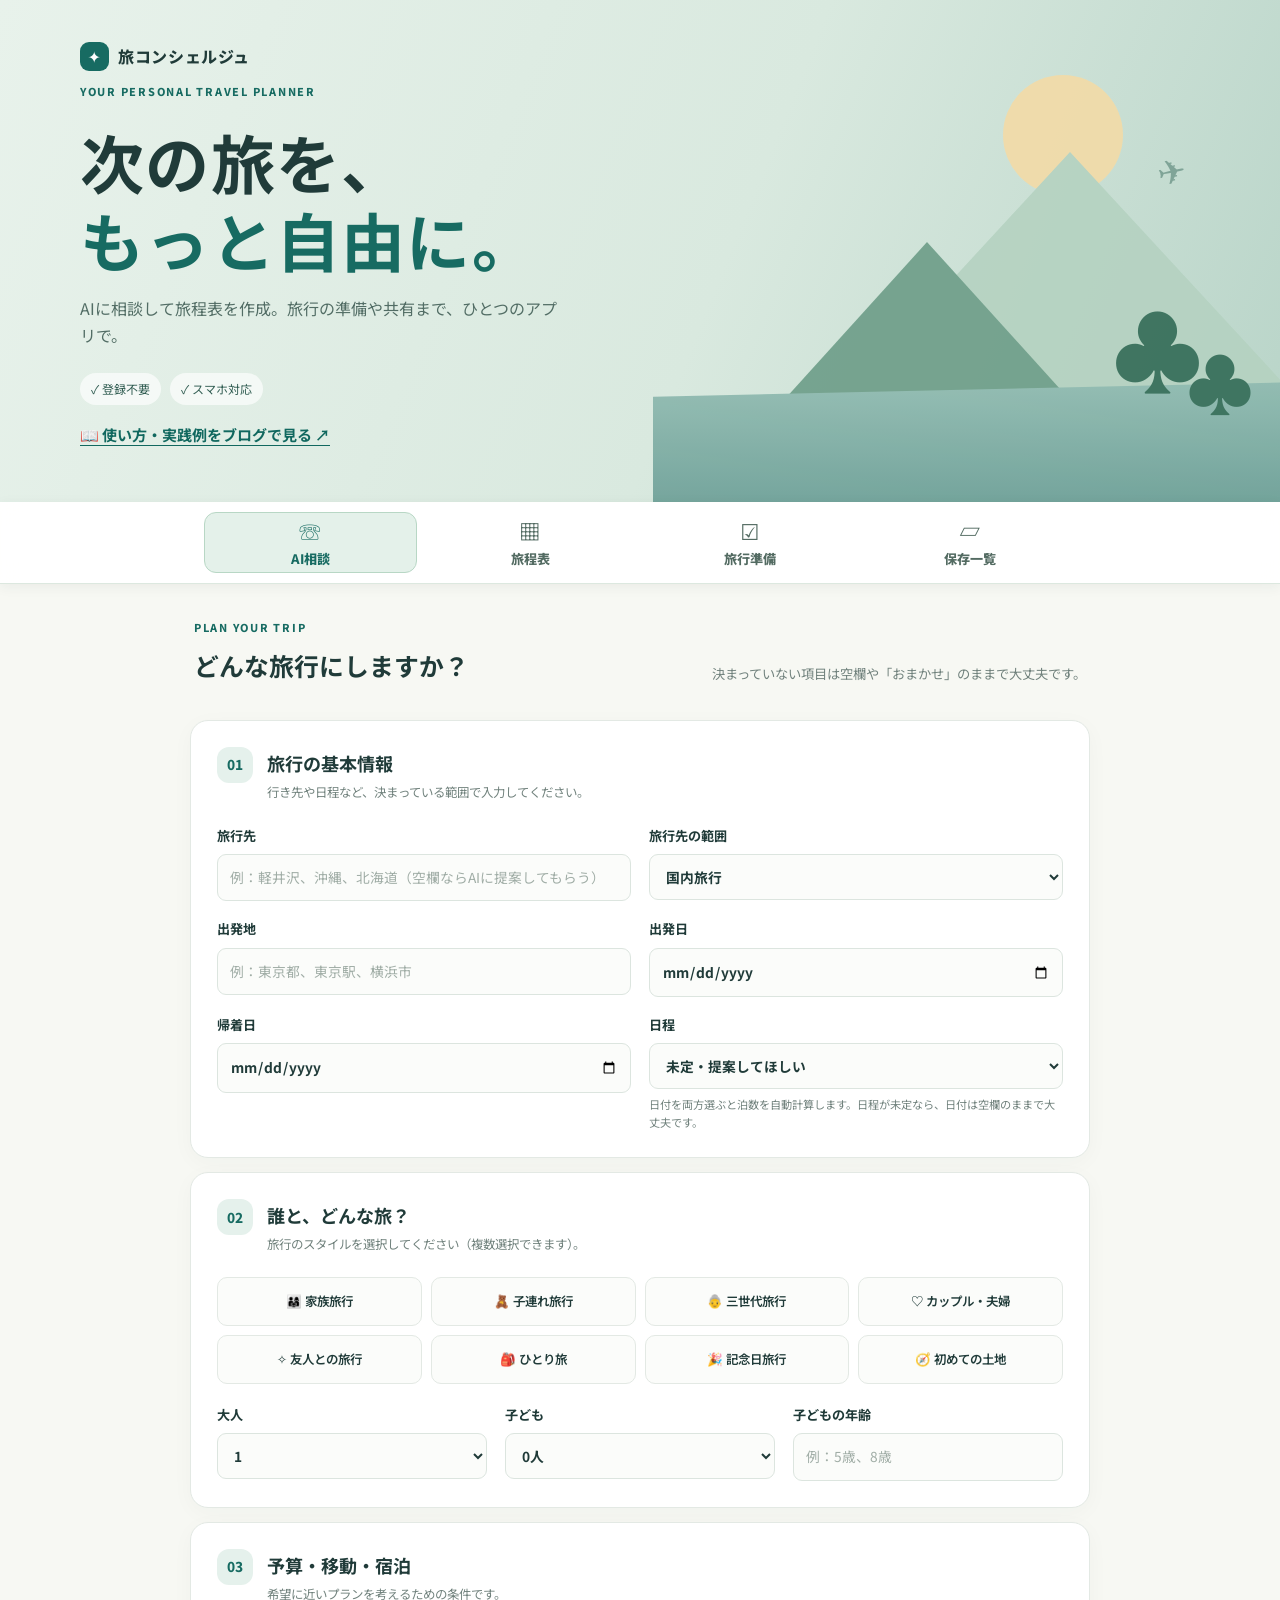
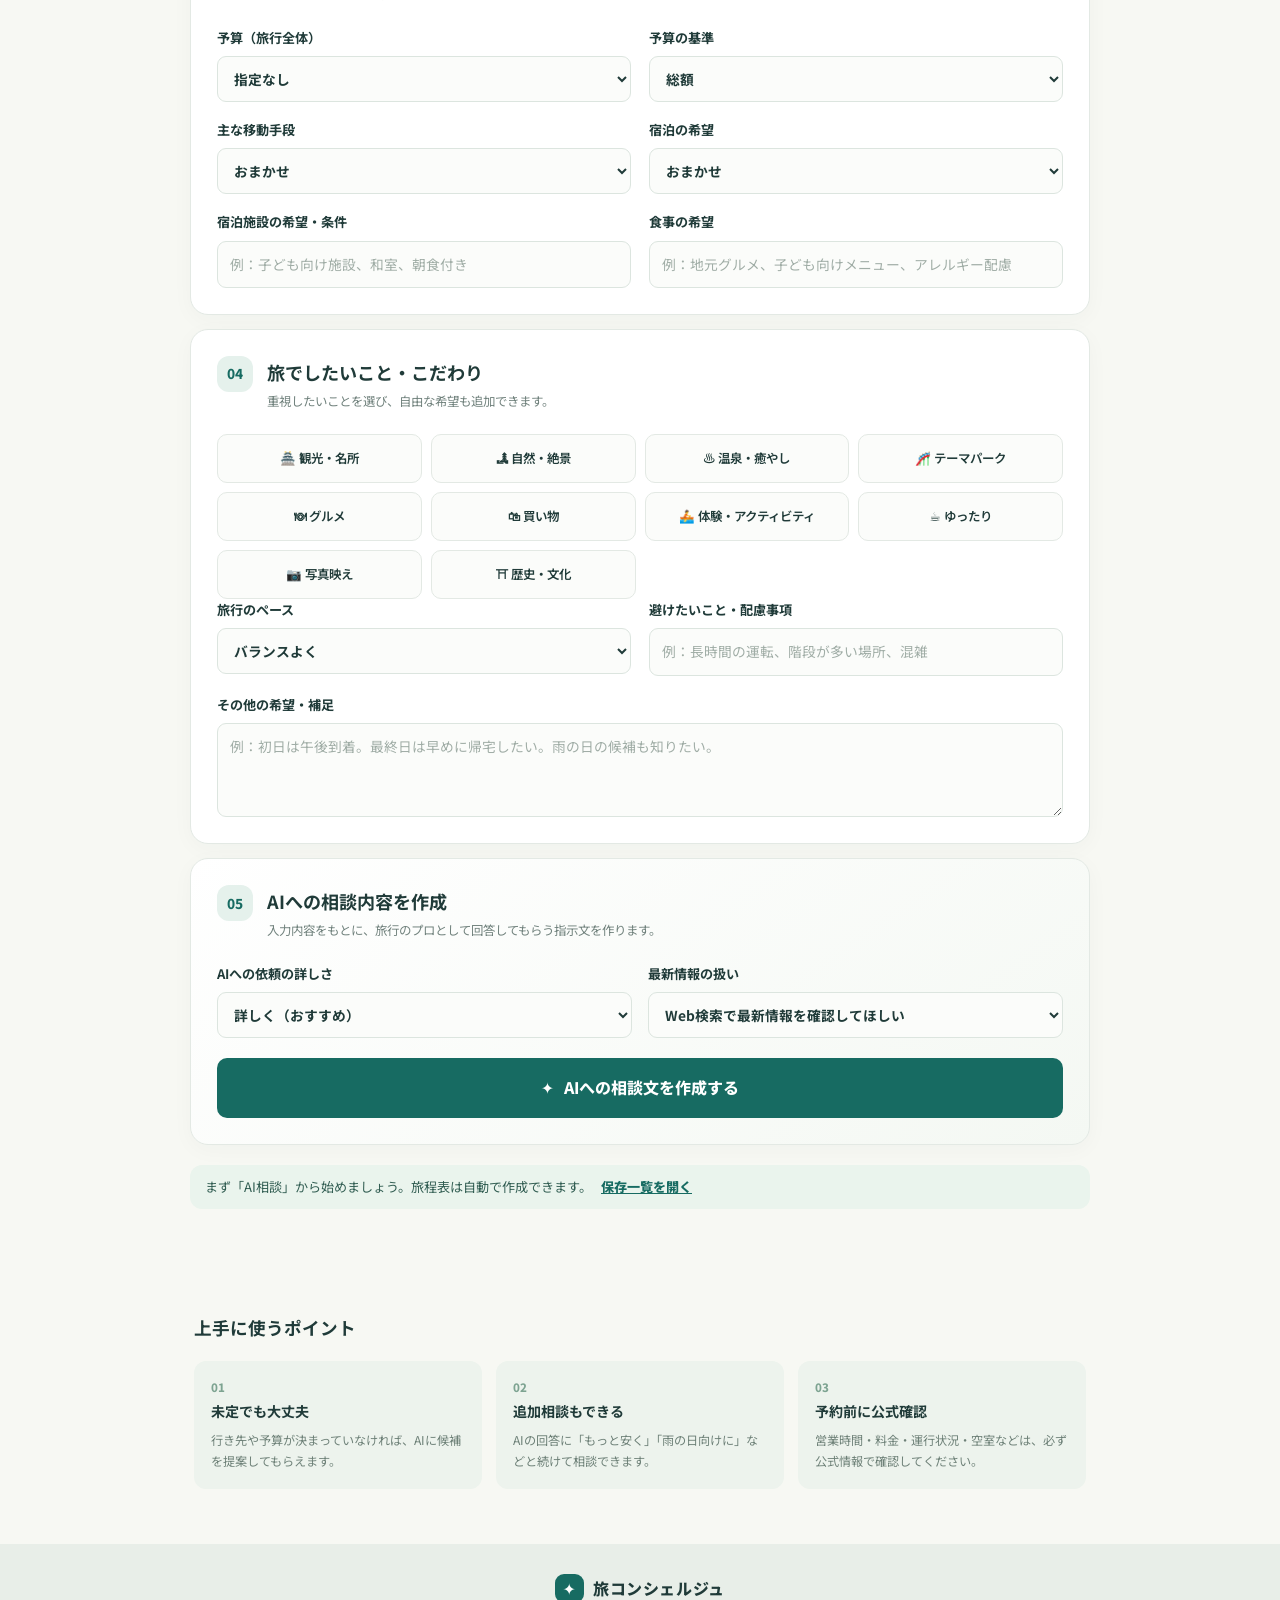
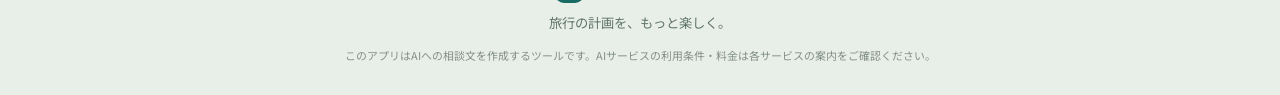
==== commit 52e76726: "Add files via upload" ====
--- a/index.html
+++ b/index.html
@@ -16,7 +16,7 @@
       <div class="brand"><span class="brand-mark">✦</span><span>旅コンシェルジュ</span></div>
       <p class="eyebrow">YOUR PERSONAL TRAVEL PLANNER</p>
       <h1>次の旅を、<br><em>もっと自由に。</em></h1>
-      <p class="hero-copy">希望を選ぶだけ。AIに相談するための専用プロンプトを自動で作成します。</p>
+      <p class="hero-copy">AIに相談して旅程表を作成。旅行の準備や共有まで、ひとつのアプリで。</p>
       <div class="hero-pills"><span>✓ 登録不要</span><span>✓ スマホ対応</span></div>
       <p style="margin:16px 0 0;position:relative;z-index:2"><a href="https://www.ikuji.syumiwa.com/旅コンシェルジュの使い方｜無料でai旅行プランを/" target="_blank" rel="noopener noreferrer" style="display:inline-block;color:#11685f;text-decoration:underline;text-decoration-color:#11685f;text-underline-offset:4px;font-weight:700;font-size:.94rem">📖 使い方・実践例をブログで見る ↗</a></p>
     </div>
@@ -27,7 +27,16 @@
     </div>
   </header>
 
+  <nav class="tc-main-nav" aria-label="機能を切り替える">
+    <div class="tc-main-nav-inner" role="tablist" aria-label="旅コンシェルジュの機能">
+      <button type="button" class="tc-nav-button is-active" role="tab" id="tab-ai" aria-selected="true" aria-controls="view-ai" data-view="ai"><span class="tc-nav-icon">☏</span><span>AI相談</span></button>
+      <button type="button" class="tc-nav-button" role="tab" id="tab-schedule" aria-selected="false" aria-controls="view-schedule" data-view="schedule"><span class="tc-nav-icon">▦</span><span>旅程表</span></button>
+      <button type="button" class="tc-nav-button" role="tab" id="tab-prepare" aria-selected="false" aria-controls="view-prepare" data-view="prepare"><span class="tc-nav-icon">☑</span><span>旅行準備</span></button>
+      <button type="button" class="tc-nav-button" role="tab" id="tab-plans" aria-selected="false" aria-controls="view-plans" data-view="plans"><span class="tc-nav-icon">▱</span><span>保存一覧</span></button>
+    </div>
+  </nav>
   <main class="container">
+    <div id="view-ai" class="tc-view" role="tabpanel" aria-labelledby="tab-ai">
     <section class="intro">
       <div><span class="step-label">PLAN YOUR TRIP</span><h2>どんな旅行にしますか？</h2></div>
       <p>決まっていない項目は空欄や「おまかせ」のままで大丈夫です。</p>
@@ -154,8 +163,8 @@
             <button type="button" class="primary-button" id="copyButton">▣ プロンプトをコピー</button>
             <button type="button" class="secondary-button" id="shareButton">共有する</button>
           </div>
-          <div class="ai-choice">
-            <h4>使いたいAIを選んでください</h4>
+<div class="ai-choice">
+            <h4>STEP 1｜使いたいAIを選んでください</h4>
             <p>先にプロンプトをコピーしてから、普段お使いのAIを開いて貼り付けてください。</p>
             <div class="ai-links">
               <a class="ai-link" href="https://chatgpt.com/" target="_blank" rel="noopener noreferrer"><span class="ai-name">ChatGPT</span><span class="ai-open">開く ↗</span></a>
@@ -163,13 +172,51 @@
               <a class="ai-link" href="https://copilot.microsoft.com/" target="_blank" rel="noopener noreferrer"><span class="ai-name">Microsoft Copilot</span><span class="ai-open">開く ↗</span></a>
             </div>
           </div>
+<div class="tc-next-step"><strong>STEP 2｜AIの回答を受け取ったら</strong><p>① AIに相談文を貼り付けて送信 → ② 回答全文をコピー → ③ 下のボタンから「旅程表」に進んで貼り付けます。</p><button type="button" id="goScheduleFromAI" class="secondary-button">回答をコピーできたら「旅程表」へ進む →</button></div>
           <p class="small-note">AIサービスによって回答の内容やWeb検索機能、利用条件が異なります。コピーした相談文は、どのサービスにも貼り付けて利用できます。</p>
           <p id="copyStatus" class="status" role="status"></p>
         </div>
       </section>
     </form>
 
-    <section class="tips">
+
+    </div>
+    <div id="tcUpdateBanner" class="tc-update-banner" role="status" hidden>新しいバージョンがあります。<button type="button" id="tcUpdateButton">最新版に更新</button></div><section class="tc-workspace" id="plannerWorkspace" aria-labelledby="plannerHeading">
+      <div class="tc-workspace-heading"><span class="step-label">TRAVEL CONCIERGE 2.8</span><h2 id="plannerHeading">旅行プランを、旅のしおりまで。</h2><p>AIの回答を貼り付けて旅程表に変換。編集・保存・地図・カレンダー・家族との共有まで、無料で利用できます。</p></div>
+      <p class="tc-current-plan" id="currentPlanBanner">まず「AI相談」から始めましょう。旅程表は自動で作成できます。 <button type="button" id="goPlans" class="tc-inline-link">保存一覧を開く</button></p>
+      <div id="view-plans" class="tc-view" role="tabpanel" aria-labelledby="tab-plans">
+      <section class="panel" id="tcPlans"><div class="section-heading"><span class="number">A</span><div><h3>旅行プランの保存・管理</h3><p>この端末のブラウザに保存します。機種変更前にはバックアップを保存してください。</p></div></div>
+        <div class="tc-toolbar"><label>保存した旅行プラン<select id="planPicker" aria-label="保存した旅行プラン"></select></label><button type="button" id="newPlan" class="primary-button">＋ 新しい旅行プラン</button><button type="button" id="duplicatePlan" class="secondary-button">複製</button><button type="button" id="deletePlan" class="secondary-button">削除</button></div>
+        <p class="tc-backup-advice">🔒 プランはこのブラウザに保存されます。機種変更やブラウザデータ削除に備えて、下の「バックアップをダウンロード」をご利用ください。</p><p id="planEmpty" class="tc-muted">まず「新しい旅行プラン」を押してください。上の旅行条件から日程や行き先を引き継げます。</p>
+        <div id="planEditor" hidden><div class="form-grid"><label>プラン名<input id="planTitle" maxlength="120" placeholder="例：軽井沢1泊2日"></label><label>行き先<input id="planDestination" maxlength="200"></label><label>出発日<input type="date" id="planStart"></label><label>帰着日<input type="date" id="planEnd"></label></div></div>
+      </section>
+        <div class="tc-subhead"><h4>データのバックアップ</h4></div><p id="backupNotice" class="tc-backup-notice" role="status">バックアップ状況を確認しています。</p><div class="tc-buttons"><button type="button" id="exportBackup" class="secondary-button">バックアップをダウンロード</button><button type="button" id="backupConfirm" class="secondary-button" hidden>保存したファイルを確認した</button><label class="tc-file-label">バックアップを復元<input id="importBackup" type="file" accept=".json,application/json"></label></div><p class="tc-muted">保存データはこのブラウザ内のみです。ブラウザのデータ削除や機種変更で失われることがあります。バックアップの復元は現在の全プランを置き換えます。</p>
+      </div>
+      <div id="view-schedule" class="tc-view" role="tabpanel" aria-labelledby="tab-schedule">
+      <section class="panel" id="tcImport"><div class="section-heading"><span class="number">B</span><div><h3>AI回答を旅程表に取り込む</h3><p>AIの旅行プランを貼り付けるだけ。難しいデータ操作は不要です。取り込む前に予定を確認できます。</p></div></div>
+        <div class="tc-guide"><strong>かんたん3ステップ</strong><ol><li>「AI相談」で作った相談文をGeminiなどに送る</li><li>AIの回答を<strong>文章としてコピー</strong>（コピーできない場合は文章を長押しして選択）</li><li>ここに貼り付けて「予定を読み取る」→「旅程表に追加」</li></ol><p><strong>Geminiの回答の本文をコピー</strong>してください。コピーできない場合は文章を選択してコピーします。以前のJSON付き回答も全文を貼り付ければ読み取りを試みます。</p></div><label>AIが作成した旅行プラン<textarea id="aiAnswer" rows="8" placeholder="例：
+1日目
+09:00 東京駅出発
+10:30 軽井沢駅到着
+11:00 旧軽井沢で食べ歩き
+13:00 ランチ"></textarea></label>
+        <div class="tc-buttons"><button type="button" id="pasteAnswer" class="secondary-button">📋 コピーした文章を貼り付け</button><button type="button" id="parseAnswer" class="primary-button">✦ 予定を読み取る</button><button type="button" id="clearAnswer" class="secondary-button">入力を消す</button></div>
+        <div id="reformatHelp" class="tc-guide" hidden><strong>予定を読み取れませんでした</strong><p>AIの回答全文を貼り付けたか確認してください。読み取れない場合は、下のボタンでAIに「旅程一覧の形式に整えて」と依頼できます。</p><button type="button" class="secondary-button" id="copyReformat">AIに再整形をお願いする文章をコピー</button><textarea id="reformatText" rows="5" hidden aria-label="再整形依頼文"></textarea></div><div id="importPreview" class="tc-preview-wrap" hidden><h4>読み取った予定を確認</h4><p class="tc-muted">まず一覧を確認してください。修正したい予定だけ「編集」を押してください。不要な予定はチェックを外せます。</p><p id="importQuality" class="tc-import-quality" role="status"></p><div id="importPreviewList"></div><button type="button" id="confirmImport" class="primary-button">選択した予定を旅程表に追加</button></div>
+        <p class="tc-muted">※AIの回答形式によっては抽出できない場合があります。抽出結果を必ず確認してください。日時・場所・料金・予約状況は必ず公式情報で確認してください。</p>
+      </section>
+      <section class="panel" id="tcSchedule"><div class="section-heading"><span class="number">C</span><div><h3>編集できる旅程表</h3><p>日付・時間・訪問先・メモを自由に追加・変更できます。</p></div></div><div class="tc-buttons"><button type="button" class="primary-button" id="addItem">＋ 予定を追加</button><label class="tc-map-day">地図に表示する日（初期値は最初の日）<select id="mapDay"><option value="all">全日程</option></select></label><label class="tc-map-day">移動手段<select id="mapTravelMode"><option value="driving">車</option><option value="transit">公共交通機関</option><option value="walking">徒歩</option><option value="bicycling">自転車</option></select></label><button type="button" class="secondary-button" id="openMaps">📍 地図ルートを作成</button><div id="mapRouteSegments" class="tc-map-segments" hidden aria-label="Googleマップのルート一覧"></div><label class="tc-map-day">旅行先のタイムゾーン<select id="calendarTimezone"><option value="Asia/Tokyo">日本（東京）</option><option value="Asia/Seoul">韓国（ソウル）</option><option value="Asia/Taipei">台湾（台北）</option><option value="Asia/Singapore">シンガポール</option><option value="Asia/Bangkok">タイ（バンコク）</option><option value="Europe/London">英国（ロンドン）</option><option value="Europe/Paris">フランス（パリ）</option><option value="America/New_York">米国（ニューヨーク）</option><option value="America/Los_Angeles">米国（ロサンゼルス）</option><option value="Pacific/Honolulu">ハワイ</option><option value="Australia/Sydney">豪州（シドニー）</option></select></label><button type="button" class="secondary-button" id="exportCalendar">📅 カレンダーに登録（.ics）</button><p class="tc-muted" style="width:100%;margin:0">旅行先のタイムゾーンはプランごとに保存されます。異なる地域へ移動する旅程は、予定ごとに時刻を確認してください。</p></div><details class="tc-help"><summary>📅 ICSとは？ Googleカレンダーへの登録方法を見る</summary><div class="tc-help-body"><p><strong>ICSは、旅行の予定をカレンダーにまとめて登録するファイル</strong>です。AIの回答を取り込んで旅程表を保存した後に使います。</p><ol><li>上の「カレンダーに登録（.ics）」を押してファイルを保存します。</li><li>パソコンで <a href="https://calendar.google.com/" target="_blank" rel="noopener noreferrer">Googleカレンダー</a> を開きます。</li><li>右上の歯車 →「設定」→「インポート / エクスポート」を開きます。</li><li>保存した .ics ファイルと登録先のカレンダーを選び、「インポート」を押します。</li><li>追加された予定の日付・時刻を確認します。</li></ol><p>※スマホ版Googleカレンダーアプリには同じインポート画面がないため、パソコンでの操作をおすすめします。ICSは<strong>自動同期ではありません</strong>。旅程変更後の再インポートでは予定が重複する場合があります。別の旅行用カレンダーを作って取り込むと管理しやすくなります。</p><p>※旅行先のタイムゾーンを選択してから出力してください。異なる地域をまたぐ旅行では時刻を個別に確認してください。</p></div></details><div id="itineraryList"></div></section>
+      </div>
+      <div id="view-prepare" class="tc-view" role="tabpanel" aria-labelledby="tab-prepare">
+      <section class="panel" id="tcPrepare"><div class="section-heading"><span class="number">D</span><div><h3>旅行の準備・しおり・共有</h3><p>持ち物チェックも、旅行のしおりも、同じプランから作れます。</p></div></div>
+        <div class="tc-subhead"><h4>持ち物チェックリスト</h4><span id="packCount" class="tc-muted"></span></div><p class="tc-muted">AI回答を自動解析する機能ではありません。旅行先・時期・旅行スタイルなどの条件から候補を提案します。不要なものは追加せず、必要なものだけ選べます。</p><div class="tc-pack-advisor"><div class="tc-pack-advisor-head"><strong>旅行に合わせた持ち物を提案</strong><span id="packContextSummary" class="tc-muted"></span></div><div class="tc-pack-options"><fieldset class="tc-pack-types"><legend>旅行タイプ（複数選択可・未選択なら自動判定）</legend><label><input type="checkbox" data-pack-type value="snow"> 雪遊び・スキー</label><label><input type="checkbox" data-pack-type value="beach"> 海・プール</label><label><input type="checkbox" data-pack-type value="outdoor"> アウトドア</label><label><input type="checkbox" data-pack-type value="themepark"> テーマパーク</label></fieldset><label>旅行先の区分<select id="packRegion"><option value="domestic">国内旅行</option><option value="overseas">海外旅行</option></select></label><label><input id="packWithKids" type="checkbox"> 子ども連れ</label></div><p class="tc-muted">季節の自動提案は国内旅行向けの目安です。海外では現地の気候・渡航条件をご確認ください。</p><button type="button" id="syncConsultation" class="secondary-button">現在のAI相談条件をこのプランに反映</button> <button type="button" id="suggestPack" class="secondary-button">候補を表示する</button><div id="packSuggestions" class="tc-pack-suggestions" hidden><p id="packSuggestionInfo" class="tc-muted"></p><div id="packSuggestionList"></div><div class="tc-buttons"><button type="button" class="primary-button" id="addSuggestedPack">チェックした持ち物を追加</button><button type="button" class="secondary-button" id="selectAllPackSuggestions">候補をすべて選択</button></div></div></div><div class="tc-buttons"><input id="packInput" type="text" maxlength="120" placeholder="持ち物を入力（例：日焼け止め）" aria-label="追加する持ち物"><button type="button" class="secondary-button" id="addPack">追加</button><button type="button" class="secondary-button" id="packTemplate">おすすめを一括追加</button></div><div id="packingList"></div>
+        <div class="tc-subhead"><h4>しおり・家族と共有</h4></div><label class="tc-travel-info">旅行の連絡・予約メモ（任意・しおりと共有文に含まれます）<textarea id="travelInfo" rows="3" maxlength="3000" placeholder="例：宿泊先の電話番号、集合場所、チェックイン時刻など。予約番号や個人情報の記載・共有にはご注意ください。"></textarea></label><label class="tc-privacy-option"><input type="checkbox" id="includeTravelInfo"> 予約・連絡メモを印刷・共有に含める（初期設定：含めない）</label><div class="tc-buttons"><button type="button" class="primary-button" id="printSheet">📖 しおりを印刷・PDF保存</button><button type="button" class="secondary-button" id="shareSheet">共有・コピー</button></div>
+      </section>
+      </div>
+      <p id="plannerStatus" class="status" role="status" aria-live="polite"></p>
+    </section>
+    <div class="tc-modal" id="itemDialog" hidden><div class="tc-modal-content" role="dialog" aria-modal="true" aria-labelledby="itemFormTitle"><h3 id="itemFormTitle">予定を追加</h3><form id="itemForm"><input type="hidden" id="itemId"><div class="form-grid"><label>日付<input type="date" id="itemDate"></label><label>開始時刻<input type="time" id="itemTime"></label><label>終了時刻（任意）<input type="time" id="itemEndTime"></label><label>予定名（必須）<input type="text" id="itemTitle" required maxlength="250" placeholder="例：ホテルにチェックイン"></label><label>場所・施設名<input type="text" id="itemPlace" maxlength="250" placeholder="例：軽井沢駅"></label><label>メモ<textarea id="itemNote" rows="3" maxlength="2000" placeholder="移動手段・予約番号以外の注意事項など"></textarea></label></div><div class="tc-buttons"><button type="submit" class="primary-button">予定を保存</button><button type="button" class="secondary-button" id="cancelItem">キャンセル</button></div></form></div></div>
+
+    <section class="tips" id="aiTips">
       <h3>上手に使うポイント</h3>
       <div class="tip-grid">
         <div><span>01</span><strong>未定でも大丈夫</strong><p>行き先や予算が決まっていなければ、AIに候補を提案してもらえます。</p></div>
@@ -181,5 +228,7 @@
 
   <footer><div class="brand"><span class="brand-mark">✦</span><span>旅コンシェルジュ</span></div><p>旅行の計画を、もっと楽しく。</p><small>このアプリはAIへの相談文を作成するツールです。AIサービスの利用条件・料金は各サービスの案内をご確認ください。</small></footer>
   <script src="./app.js"></script>
+  <script src="./planner.js"></script>
+  <script src="./navigation.js"></script>
 </body>
 </html>
--- a/style.css
+++ b/style.css
@@ -16,3 +16,55 @@
 footer{background:#e8eee8;text-align:center;padding:30px 18px;color:#60756b}footer .brand{justify-content:center;color:var(--ink)}footer p{font-size:.83rem;margin:9px 0}footer small{display:block;font-size:.68rem;max-width:650px;margin:12px auto 0;color:#839189}
 @media(max-width:680px){.hero{min-height:400px}.hero-inner{padding:28px 0 180px}.hero-art{width:100%;height:230px;opacity:.72}.sun{width:75px;height:75px;right:28%;top:0}.mountain{bottom:55px;border-left-width:160px;border-right-width:160px;border-bottom-width:160px}.mountain-front{right:30%;bottom:35px;border-left-width:130px;border-right-width:130px;border-bottom-width:130px}.lake{height:70px}.tree{bottom:48px;font-size:65px}.tree-two{bottom:42px;font-size:50px}.plane{top:12%;right:13%}.intro{display:block;padding-top:32px}.intro p{margin-top:8px}.panel{padding:19px 16px;border-radius:15px}.form-grid,.form-grid.three,.output-options{grid-template-columns:1fr 1fr;gap:13px}.choice-grid{grid-template-columns:repeat(2,minmax(0,1fr))}.section-heading{gap:10px}.section-heading p{line-height:1.5}.tip-grid{grid-template-columns:1fr}.button-row{flex-direction:column}.ai-links{grid-template-columns:1fr}.hero h1{font-size:2.55rem}}
 @media(max-width:390px){.form-grid,.form-grid.three,.output-options{grid-template-columns:1fr}.hero-pills{gap:6px}.hero-pills span{font-size:.68rem}}
+
+/* 2.0 travel planner */
+.tc-workspace{margin:36px 0 24px}.tc-workspace-heading{padding:8px 5px 18px}.tc-workspace-heading h2{margin:5px 0;font-size:1.6rem}.tc-workspace-heading p{font-size:.87rem;color:var(--muted)}.tc-tabs{display:flex;gap:8px;flex-wrap:wrap;margin:0 0 18px}.tc-tabs a{background:#e4f0e8;border:1px solid #d0e2d6;color:#176b62;text-decoration:none;padding:9px 13px;border-radius:99px;font-size:.78rem;font-weight:800}.tc-toolbar,.tc-buttons{display:flex;flex-wrap:wrap;gap:10px;align-items:end;margin:14px 0}.tc-toolbar>label{flex:1;min-width:220px}.tc-buttons input{flex:1;min-width:180px}.tc-buttons button,.tc-toolbar button{font-size:.82rem;padding:11px 14px}.tc-muted{color:#647c72;font-size:.78rem;line-height:1.7}.tc-day{margin:22px 0}.tc-day h4{border-bottom:2px solid #d7e6dd;padding-bottom:7px;color:#176b62}.tc-day h4 small{font-size:.72rem;font-weight:400;color:#6c8278}.tc-item{display:flex;gap:12px;align-items:flex-start;border-bottom:1px solid #e6ede7;padding:13px 0}.tc-time{flex:0 0 92px;font-size:.78rem;color:#176b62;font-weight:800}.tc-item-main{flex:1;min-width:0;overflow-wrap:anywhere}.tc-item-main strong{font-size:.9rem}.tc-item-actions{display:flex;gap:5px}.tc-item-actions button,.tc-pack-row button{border:1px solid #cbdcd1;border-radius:7px;background:white;color:#176b62;padding:6px 9px;cursor:pointer;font-size:.75rem}.tc-preview-wrap{background:#f2f8f3;border:1px solid #d9e9df;padding:16px;border-radius:12px;margin:18px 0}.tc-preview{display:flex;flex-direction:row;align-items:flex-start;gap:10px;padding:10px 0;border-bottom:1px solid #dbe9df}.tc-preview input,.tc-pack-row input{width:18px;height:18px;flex:none;accent-color:#176b62}.tc-preview span{display:flex;flex-direction:column}.tc-preview small{font-weight:400;color:#687e73}.tc-subhead{display:flex;justify-content:space-between;align-items:center;margin:24px 0 10px;border-bottom:1px solid #e3e9e4}.tc-subhead h4{margin:0 0 7px}.tc-pack-row{display:flex;align-items:center;justify-content:space-between;gap:10px;border-bottom:1px solid #edf1ee;padding:8px 0}.tc-pack-row label{display:flex;flex-direction:row;align-items:center;gap:10px;font-weight:500}.tc-done{text-decoration:line-through;color:#7a8981}.tc-file-label{cursor:pointer;border:1px solid #b9d0c4;border-radius:10px;padding:11px 14px;background:white;color:#176b62;font-size:.82rem}.tc-file-label input{display:none}.tc-modal{position:fixed;inset:0;background:#152c278c;z-index:9999;display:flex;align-items:center;justify-content:center;padding:16px}.tc-modal[hidden],[hidden]{display:none!important}.tc-modal-content{width:min(660px,100%);max-height:90vh;overflow-y:auto;background:#fff;border-radius:17px;padding:24px;box-shadow:0 15px 60px #0003}.tc-modal-content h3{margin-top:0}.tc-modal-content .form-grid{grid-template-columns:1fr 1fr}.tc-modal-content label:last-child{grid-column:1/-1}@media(max-width:680px){.tc-workspace-heading h2{font-size:1.3rem}.tc-toolbar,.tc-buttons{align-items:stretch}.tc-toolbar>label,.tc-buttons input{flex-basis:100%}.tc-item{flex-wrap:wrap}.tc-time{flex:0 0 100%}.tc-item-actions{margin-left:auto}.tc-modal-content .form-grid{grid-template-columns:1fr}.tc-modal-content label:last-child{grid-column:auto}}
+
+/* 2.0: true four-screen navigation */
+.tc-main-nav{position:sticky;top:0;z-index:50;background:#ffffffed;backdrop-filter:blur(12px);border-bottom:1px solid #dce8df;box-shadow:0 3px 12px #203b3910}
+.tc-main-nav-inner{max-width:900px;margin:auto;display:grid;grid-template-columns:repeat(4,minmax(0,1fr));gap:7px;padding:10px 14px}
+.tc-nav-button{display:flex;flex-direction:column;align-items:center;justify-content:center;gap:2px;min-height:61px;border:1px solid transparent;border-radius:12px;background:transparent;color:#536b62;font:inherit;font-size:.82rem;font-weight:800;cursor:pointer}
+.tc-nav-button.is-active{background:#e4f1ea;border-color:#b8d7c5;color:#176b62}
+.tc-nav-button:focus-visible{outline:3px solid #7ab49b;outline-offset:2px}
+.tc-nav-icon{font-size:1.35rem;line-height:1.4}
+.tc-view[hidden]{display:none!important}
+.tc-workspace{margin:0 0 24px}.tc-workspace-heading{display:none}
+.tc-current-plan{padding:10px 15px;background:#eaf4ed;border-radius:12px;color:#315d52;font-size:.82rem;margin:20px 0 10px}
+.tc-inline-link{background:none;border:0;color:#176b62;text-decoration:underline;font:inherit;font-weight:800;cursor:pointer}
+#view-ai .intro{padding-top:28px}
+#view-plans,#view-schedule,#view-prepare{padding-top:8px}
+#aiTips[hidden]{display:none!important}
+@media(max-width:680px){.tc-main-nav-inner{gap:3px;padding:7px 7px}.tc-nav-button{font-size:.72rem;min-height:58px;padding:5px 1px}.tc-nav-icon{font-size:1.2rem}.hero{min-height:280px}.hero-inner{padding-bottom:120px}.hero-art{height:160px}}
+
+/* 2.1: clear instructions and mobile usability */
+.tc-guide{background:#edf6f0;border:1px solid #c9dfd1;border-radius:12px;padding:15px 18px;margin:0 0 18px;font-size:.86rem}.tc-guide ol{padding-left:1.5em;margin:8px 0}.tc-guide li{margin:7px 0}.tc-guide p{margin:10px 0 0;color:#526d65;font-size:.78rem}.tc-map-day{min-width:150px}.tc-map-day select{margin-top:4px}.tc-buttons button{min-height:43px}@media(max-width:680px){.tc-map-day{width:100%}.tc-buttons button{flex:1 1 100%}}
+
+/* 2.3: 読み取り候補をその場で修正 */
+.tc-import-edit{padding:14px;margin:12px 0;border:1px solid #dce5df;border-radius:12px;background:#fbfcfa}
+.tc-import-select{display:flex;flex-direction:row;align-items:center;gap:8px;margin-bottom:12px}
+.tc-import-select input{width:auto;min-width:auto}
+.tc-import-fields{display:grid;grid-template-columns:repeat(2,minmax(0,1fr));gap:10px}
+.tc-import-fields label{font-size:.77rem}
+.tc-import-fields .tc-wide{grid-column:1/-1}
+.tc-next-step,.tc-backup-advice{padding:14px 16px;border-radius:12px;background:#eaf3ee;color:#245b4d;margin:16px 0}
+.tc-next-step p{font-size:.82rem;margin:6px 0 12px}
+.tc-backup-advice{font-size:.8rem}
+@media(max-width:480px){.tc-import-fields{grid-template-columns:1fr}}
+
+/* v2.4: compact import preview and backup visibility */
+.tc-import-summary{display:flex;align-items:center;justify-content:space-between;gap:10px;min-width:0}.tc-import-summary .tc-import-select{flex:1;min-width:0;display:flex;flex-direction:row;align-items:center;gap:8px}.tc-import-summary-text{overflow-wrap:anywhere;font-size:.85rem}.tc-edit-toggle{padding:7px 12px;flex:none;font-size:.8rem}.tc-import-fields[hidden]{display:none!important}.tc-import-edit{margin-bottom:10px}.tc-import-edit .tc-import-fields:not([hidden]){margin-top:12px}.tc-backup-notice{border-left:4px solid #176b62;background:#edf5f0;padding:12px;border-radius:6px;font-size:.85rem;line-height:1.65}
+
+/* v2.5 */
+#backupConfirm[hidden],#reformatHelp[hidden],#reformatText[hidden]{display:none!important}
+.tc-travel-info{display:block;margin:12px 0 16px;font-size:.85rem}.tc-travel-info textarea{display:block;width:100%;margin-top:8px}
+#reformatHelp button{margin-top:12px}#reformatText{width:100%;margin-top:12px}
+
+.tc-update-banner{background:#fff5df;border:1px solid #e9c57c;padding:12px 16px;border-radius:10px;margin:14px 0;color:#59451c}.tc-update-banner[hidden]{display:none!important}.tc-update-banner button{margin-left:12px;background:#176b62;color:white;border:0;border-radius:8px;padding:8px 14px;cursor:pointer}
+
+.tc-map-segments{width:100%;display:grid;gap:8px;padding:12px;background:#f0f7f4;border-radius:10px}.tc-map-segments[hidden]{display:none!important}.tc-route-link{display:block;padding:10px 12px;border-radius:8px;background:white;color:#176b62;overflow-wrap:anywhere;text-decoration:underline}.tc-import-quality{font-size:.9rem;background:#eef6f2;padding:10px 12px;border-radius:8px}.tc-privacy-option{display:flex;align-items:center;gap:8px;padding:10px 0;font-weight:600}.tc-privacy-option input{width:18px;height:18px;flex:none}
+
+/* v2.7: ICS help and trip-specific packing suggestions */
+.tc-help{margin:14px 0 20px;background:#f0f7f2;border:1px solid #d4e5d9;border-radius:12px;padding:12px 16px}.tc-help summary{cursor:pointer;font-weight:800;color:#176b62}.tc-help-body{font-size:.85rem;line-height:1.8}.tc-help-body ol{padding-left:1.5em}.tc-help-body a{color:#176b62}.tc-pack-advisor{padding:17px;background:#eef6f0;border:1px solid #d6e8da;border-radius:13px;margin:12px 0 18px}.tc-pack-advisor-head{display:flex;justify-content:space-between;gap:10px;flex-wrap:wrap}.tc-pack-options{display:flex;gap:14px;align-items:end;flex-wrap:wrap;margin:12px 0}.tc-pack-options label{font-size:.84rem}.tc-pack-options label:first-child{min-width:230px;flex:1}.tc-pack-options label:last-child{display:flex;gap:7px;align-items:center;padding:8px 0}.tc-pack-options input[type=checkbox],.tc-pack-suggestion input{width:18px;height:18px;accent-color:#176b62}.tc-pack-suggestions{padding-top:10px}.tc-pack-suggestion{display:flex;align-items:center;gap:9px;padding:8px 0;border-bottom:1px solid #d8e8dd;font-size:.85rem;font-weight:500}@media(max-width:680px){.tc-pack-options{display:block}.tc-pack-options label{display:block;margin:8px 0}.tc-pack-advisor-head{display:block}}
+
+/* v2.8 packing adviser */
+.tc-pack-types{display:flex;gap:10px;flex-wrap:wrap;flex:1 1 100%;border:1px solid #d6e8da;border-radius:9px;padding:9px 12px}.tc-pack-types legend{font-weight:700;font-size:.84rem;padding:0 5px}.tc-pack-types label{display:flex!important;align-items:center;gap:5px;margin:0!important;white-space:nowrap}.tc-pack-options label:first-child{min-width:0;flex:initial}.tc-pack-options label:last-child{padding:0}.tc-pack-options select{min-width:130px}.tc-pack-advisor #syncConsultation{margin:8px 8px 12px 0}
